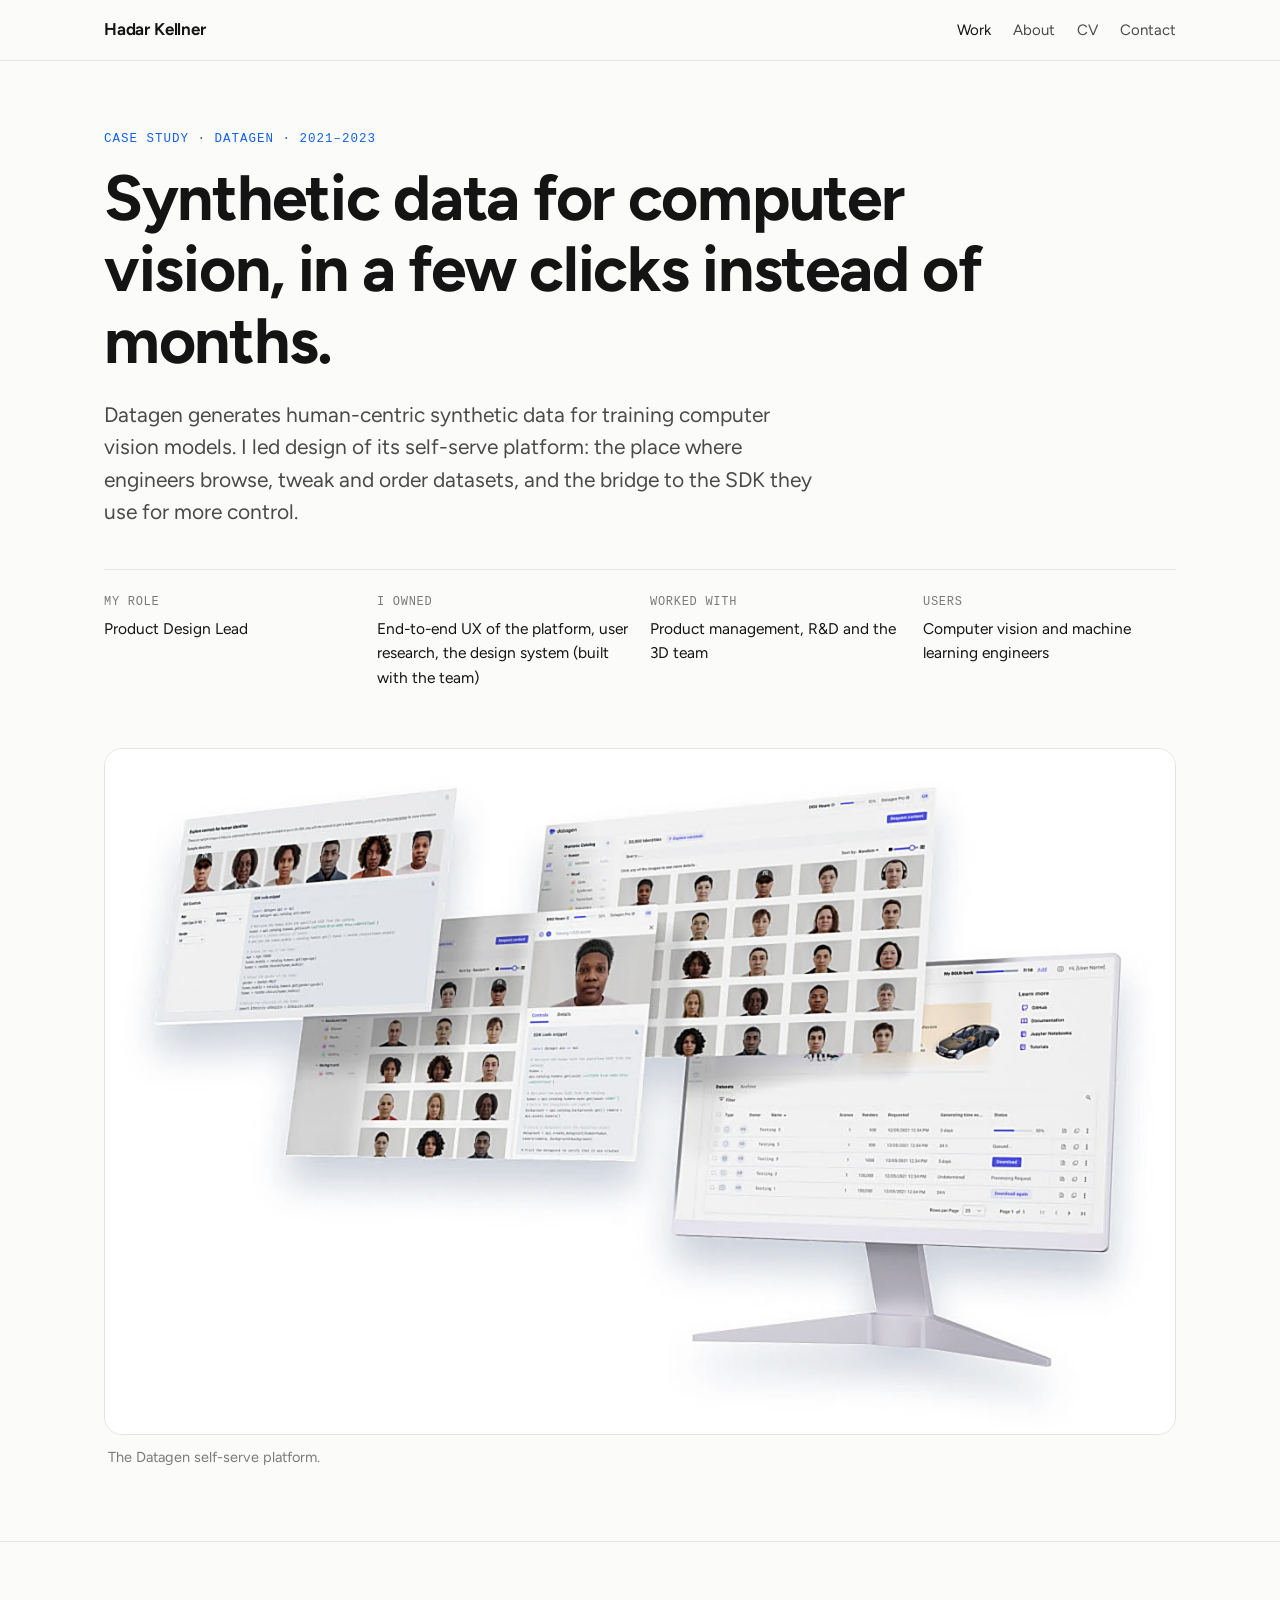
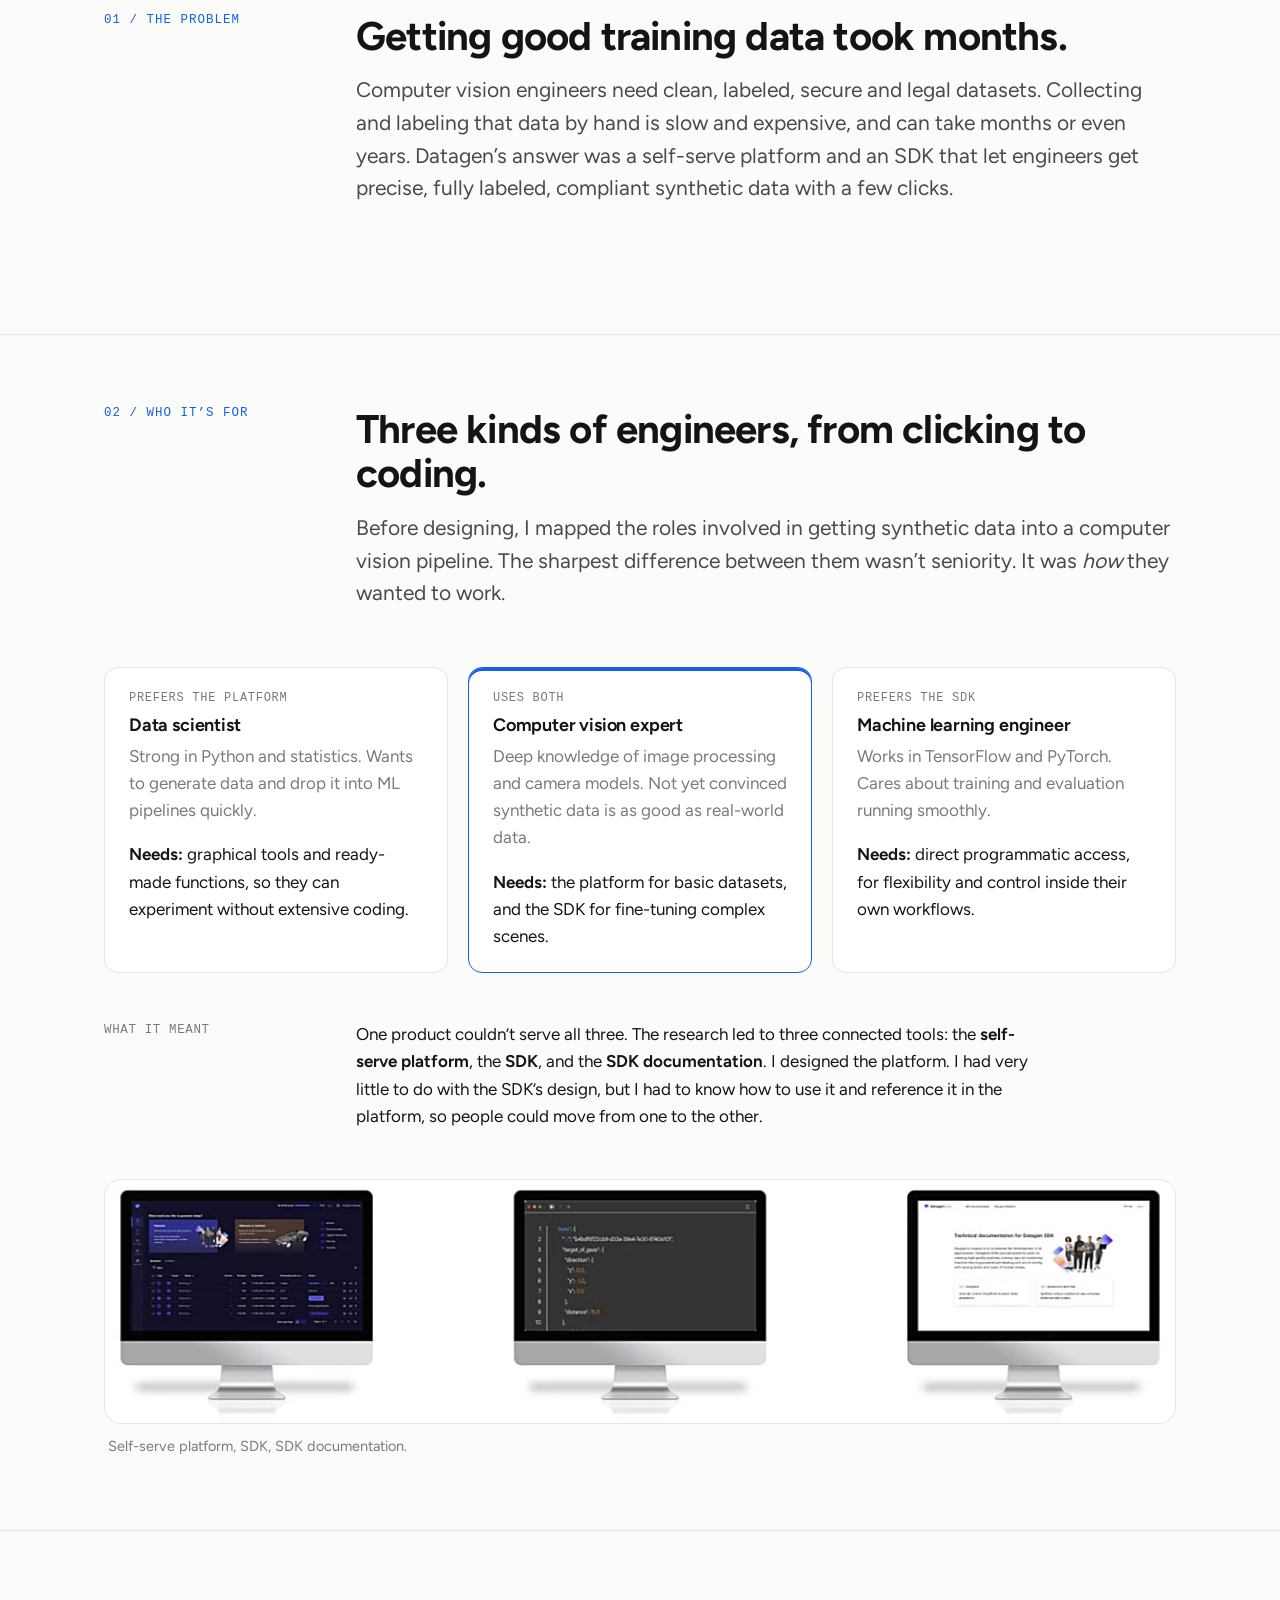
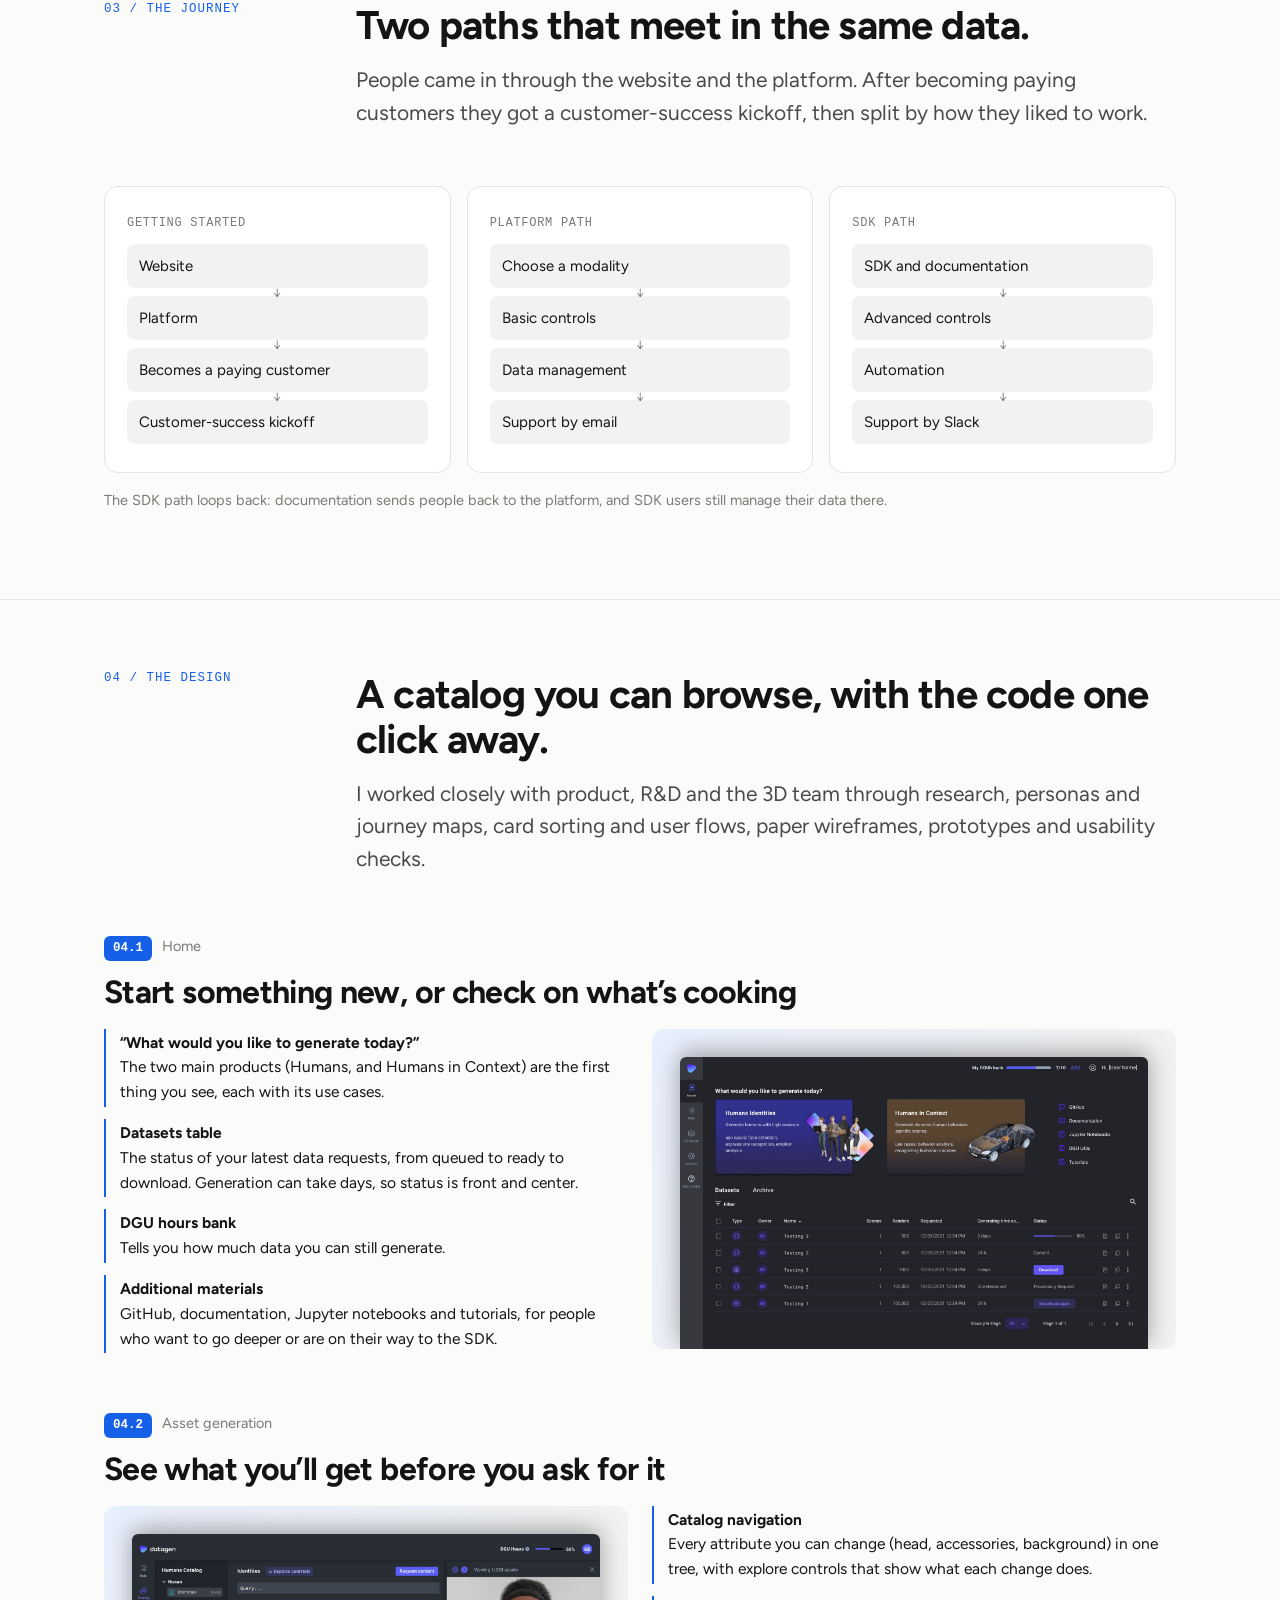
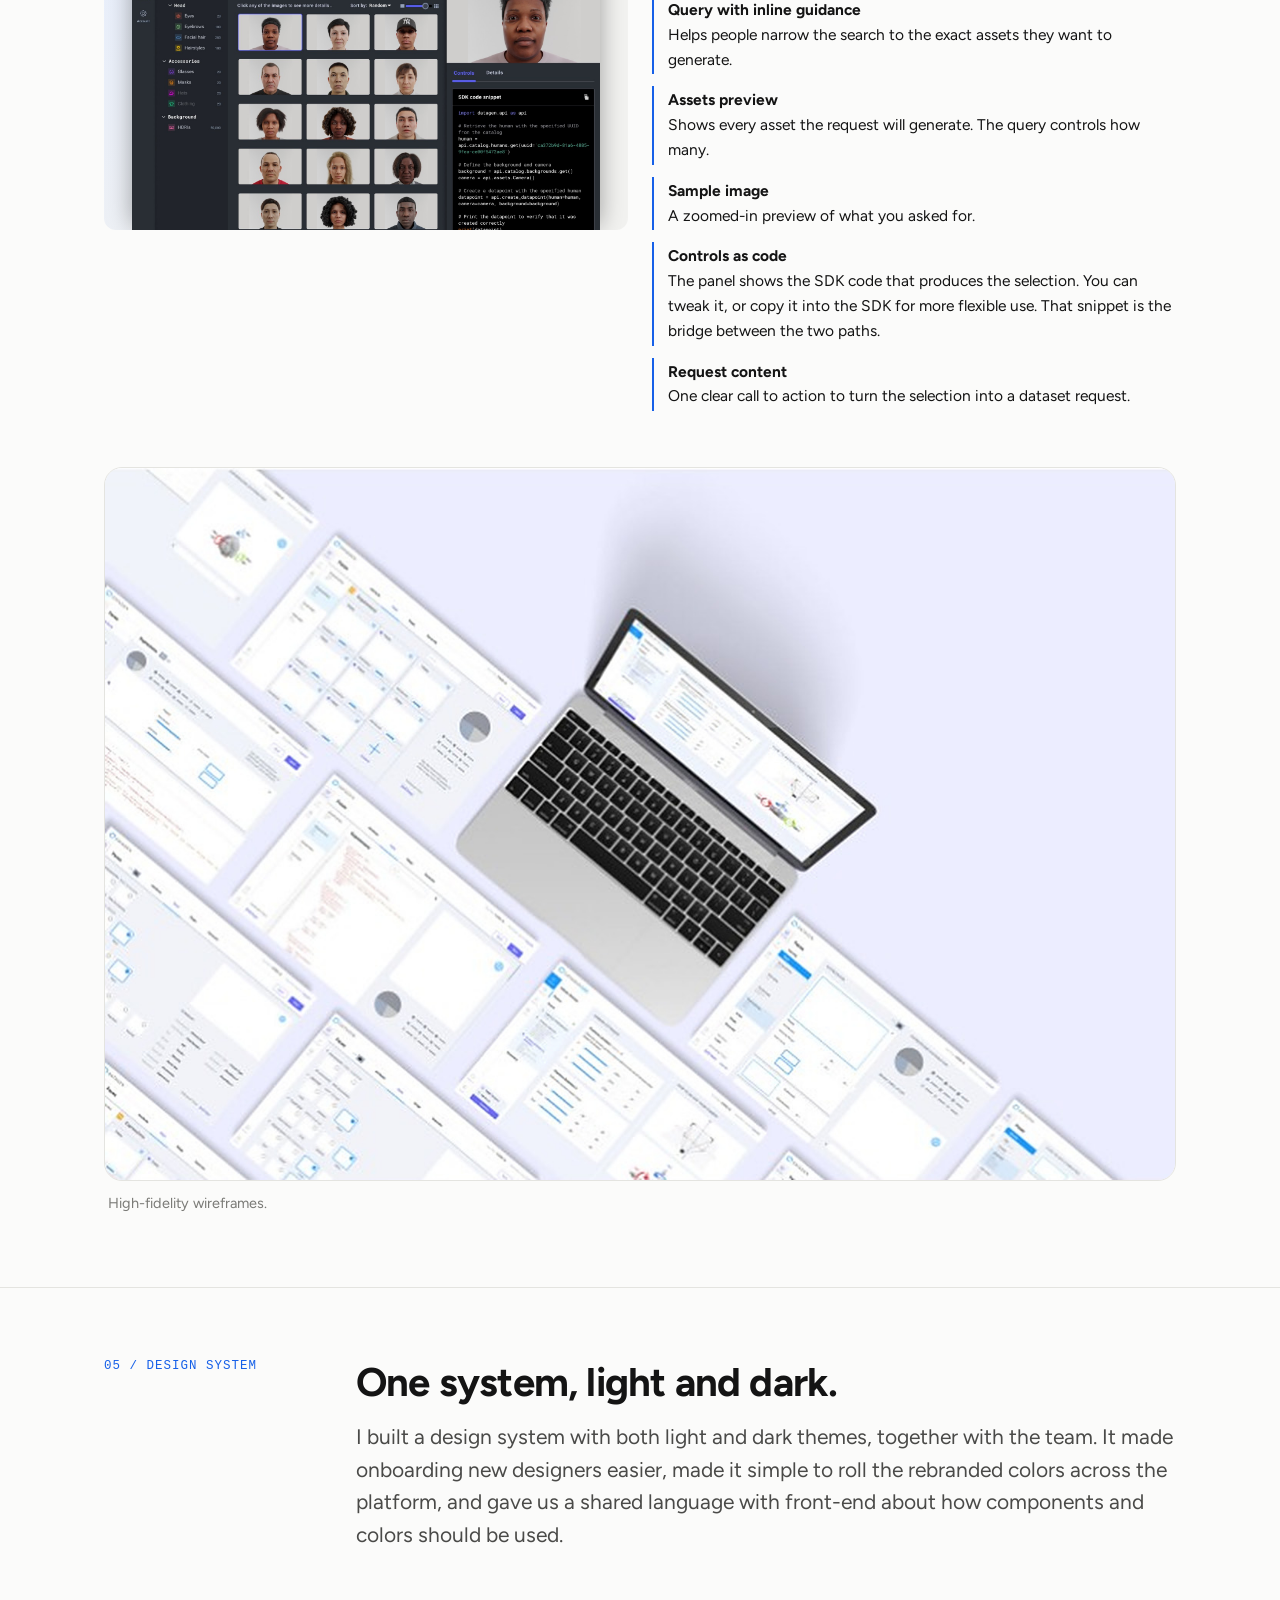
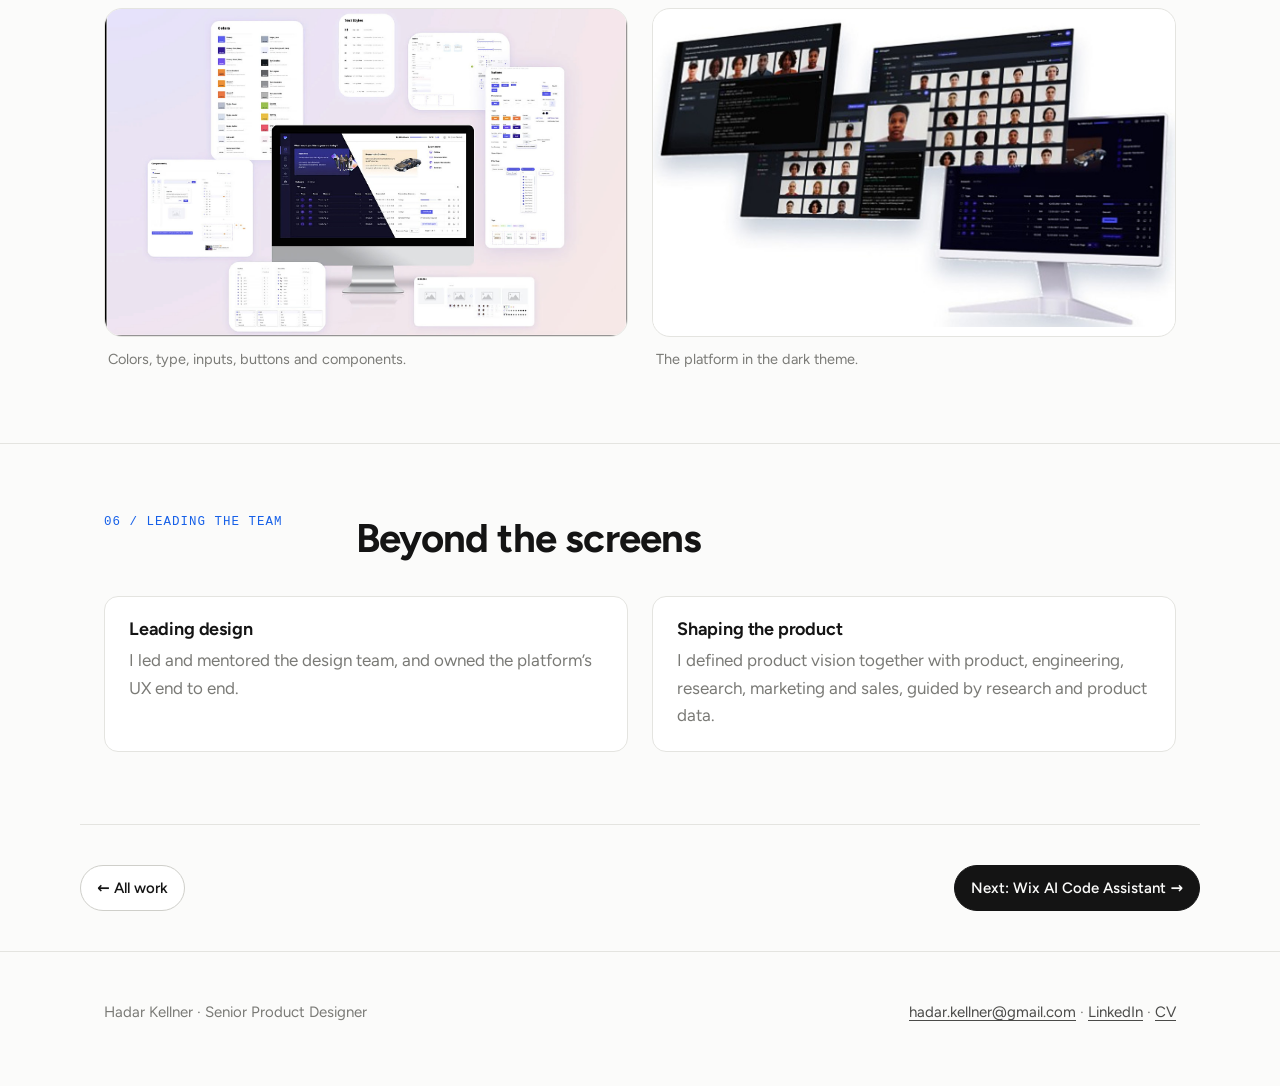
==== datagen/index.html @ 47122531 "Datagen: show the home and catalog screenshots on a tinted backdrop Co-Authored-By: Claude Opus 5.5 " ====
<!doctype html>
<html lang="en">
<head>
<meta charset="utf-8">
<meta name="viewport" content="width=device-width,initial-scale=1">
<title>Datagen · Hadar Kellner</title>
<meta name="description" content="Case study: designing Datagen's self-serve platform for generating synthetic data for computer vision.">
<link rel="preload" href="../fonts/figtree-latin-wght-normal.woff2" as="font" type="font/woff2" crossorigin>
<link rel="stylesheet" href="../style.css?v=10">
<style>
  .journey{display:grid;grid-template-columns:repeat(3,1fr);gap:16px}
  .journey .lane{background:var(--surface);border:1px solid var(--line);border-radius:var(--r);padding:20px 22px}
  .journey ol{list-style:none;margin:10px 0 0;padding:0}
  .journey li{padding:10px 12px;border-radius:8px;background:var(--sunk);margin-bottom:8px;font-size:15px;position:relative}
  .journey li:not(:last-child)::after{content:"↓";position:absolute;left:50%;bottom:-15px;transform:translateX(-50%);font-size:12px;color:var(--ink-3);z-index:1}
  .notes{list-style:none;padding:0;margin:0;display:grid;gap:12px}
  .notes li{border-left:2px solid var(--accent);padding:2px 0 2px 14px;font-size:15.5px}
  .notes b{display:block}
  @media (max-width:860px){.journey{grid-template-columns:1fr}}
</style>
</head>
<body>
<header class="nav">
  <div class="wrap">
    <a class="name" href="../">Hadar Kellner</a>
    <ul>
      <li><a href="../#work" aria-current="page">Work</a></li>
      <li><a href="../#about">About</a></li>
      <li class="hide-s"><a href="../Hadar-Kellner-CV.pdf">CV</a></li>
      <li><a href="../#contact">Contact</a></li>
    </ul>
  </div>
</header>

<main>
  <section class="cs-hero">
    <div class="wrap">
      <span class="eyebrow">Case study · Datagen · 2021–2023</span>
      <h1>Synthetic data for computer vision, in a few clicks instead of months.</h1>
      <p class="lede">Datagen generates human-centric synthetic data for training computer vision models. I led design of its self-serve platform: the place where engineers browse, tweak and order datasets, and the bridge to the SDK they use for more control.</p>

      <dl class="facts">
        <div><dt>My role</dt><dd>Product Design Lead</dd></div>
        <div><dt>I owned</dt><dd>End-to-end UX of the platform, user research, the design system (built with the team)</dd></div>
        <div><dt>Worked with</dt><dd>Product management, R&amp;D and the 3D team</dd></div>
        <div><dt>Users</dt><dd>Computer vision and machine learning engineers</dd></div>
      </dl>
    </div>
  </section>

  <div class="wrap" style="padding-bottom:72px">
    <figure class="shot fill" style="margin:0">
      <img src="../img/datagen/hero.jpg" width="2446" height="1566" alt="Datagen platform screens in the light theme: the humans catalog with a grid of synthetic faces, an asset preview with its SDK code, and the home screen on a desktop monitor.">
    </figure>
    <figcaption>The Datagen self-serve platform.</figcaption>
  </div>

  <section class="chapter">
    <div class="wrap">
      <div class="head">
        <span class="eyebrow">01 / The problem</span>
        <div>
          <h2>Getting good training data took months.</h2>
          <p class="lede">Computer vision engineers need clean, labeled, secure and legal datasets. Collecting and labeling that data by hand is slow and expensive, and can take months or even years. Datagen’s answer was a self-serve platform and an SDK that let engineers get precise, fully labeled, compliant synthetic data with a few clicks.</p>
        </div>
      </div>
    </div>
  </section>

  <section class="chapter">
    <div class="wrap">
      <div class="head">
        <span class="eyebrow">02 / Who it’s for</span>
        <div>
          <h2>Three kinds of engineers, from clicking to coding.</h2>
          <p class="lede">Before designing, I mapped the roles involved in getting synthetic data into a computer vision pipeline. The sharpest difference between them wasn’t seniority. It was <em>how</em> they wanted to work.</p>
        </div>
      </div>

      <div class="grid-3">
        <div class="card"><span class="k">Prefers the platform</span><h3>Data scientist</h3><p class="muted">Strong in Python and statistics. Wants to generate data and drop it into ML pipelines quickly.</p><p><strong>Needs:</strong> graphical tools and ready-made functions, so they can experiment without extensive coding.</p></div>
        <div class="card accent"><span class="k">Uses both</span><h3>Computer vision expert</h3><p class="muted">Deep knowledge of image processing and camera models. Not yet convinced synthetic data is as good as real-world data.</p><p><strong>Needs:</strong> the platform for basic datasets, and the SDK for fine-tuning complex scenes.</p></div>
        <div class="card"><span class="k">Prefers the SDK</span><h3>Machine learning engineer</h3><p class="muted">Works in TensorFlow and PyTorch. Cares about training and evaluation running smoothly.</p><p><strong>Needs:</strong> direct programmatic access, for flexibility and control inside their own workflows.</p></div>
      </div>

      <div class="cols" style="margin-top:48px">
        <div class="side">What it meant</div>
        <div class="text">
          <p>One product couldn’t serve all three. The research led to three connected tools: the <strong>self-serve platform</strong>, the <strong>SDK</strong>, and the <strong>SDK documentation</strong>. I designed the platform. I had very little to do with the SDK’s design, but I had to know how to use it and reference it in the platform, so people could move from one to the other.</p>
        </div>
      </div>
      <figure style="margin:32px 0 0"><div class="shot"><img src="../img/datagen/tools.jpg" width="2236" height="509" loading="lazy" alt="Three screens side by side: the self-serve platform, a code editor using the SDK, and the SDK documentation site."></div><figcaption>Self-serve platform, SDK, SDK documentation.</figcaption></figure>
    </div>
  </section>

  <section class="chapter">
    <div class="wrap">
      <div class="head">
        <span class="eyebrow">03 / The journey</span>
        <div>
          <h2>Two paths that meet in the same data.</h2>
          <p class="lede">People came in through the website and the platform. After becoming paying customers they got a customer-success kickoff, then split by how they liked to work.</p>
        </div>
      </div>
      <div class="journey">
        <div class="lane"><span class="k" style="font:500 12px/1.4 var(--mono);letter-spacing:.06em;text-transform:uppercase;color:var(--ink-3)">Getting started</span><ol><li>Website</li><li>Platform</li><li>Becomes a paying customer</li><li>Customer-success kickoff</li></ol></div>
        <div class="lane"><span class="k" style="font:500 12px/1.4 var(--mono);letter-spacing:.06em;text-transform:uppercase;color:var(--ink-3)">Platform path</span><ol><li>Choose a modality</li><li>Basic controls</li><li>Data management</li><li>Support by email</li></ol></div>
        <div class="lane"><span class="k" style="font:500 12px/1.4 var(--mono);letter-spacing:.06em;text-transform:uppercase;color:var(--ink-3)">SDK path</span><ol><li>SDK and documentation</li><li>Advanced controls</li><li>Automation</li><li>Support by Slack</li></ol></div>
      </div>
      <p class="small muted" style="margin-top:16px">The SDK path loops back: documentation sends people back to the platform, and SDK users still manage their data there.</p>
    </div>
  </section>

  <section class="chapter">
    <div class="wrap">
      <div class="head">
        <span class="eyebrow">04 / The design</span>
        <div>
          <h2>A catalog you can browse, with the code one click away.</h2>
          <p class="lede">I worked closely with product, R&amp;D and the 3D team through research, personas and journey maps, card sorting and user flows, paper wireframes, prototypes and usability checks.</p>
        </div>
      </div>

      <article class="moment">
        <span class="tag">04.1</span><span class="muted small">Home</span>
        <h3>Start something new, or check on what’s cooking</h3>
        <div class="grid-2 side" style="align-items:start">
          <ul class="notes">
            <li><b>“What would you like to generate today?”</b>The two main products (Humans, and Humans in Context) are the first thing you see, each with its use cases.</li>
            <li><b>Datasets table</b>The status of your latest data requests, from queued to ready to download. Generation can take days, so status is front and center.</li>
            <li><b>DGU hours bank</b>Tells you how much data you can still generate.</li>
            <li><b>Additional materials</b>GitHub, documentation, Jupyter notebooks and tutorials, for people who want to go deeper or are on their way to the SDK.</li>
          </ul>
          <figure style="margin:0"><div class="shot stage"><img src="../img/datagen/home.jpg?v=2" width="1610" height="1006" loading="lazy" alt="Datagen home screen in dark mode: “What would you like to generate today?” with Humans and Humans in Context cards, a panel of learning resources, and a table of dataset requests with their status."></div></figure>
        </div>
      </article>

      <article class="moment">
        <span class="tag">04.2</span><span class="muted small">Asset generation</span>
        <h3>See what you’ll get before you ask for it</h3>
        <div class="grid-2 side" style="align-items:start">
          <figure style="margin:0"><div class="shot stage"><img src="../img/datagen/assets.jpg?v=2" width="1618" height="1026" loading="lazy" alt="Humans catalog: a tree of attributes on the left (identities, eyes, eyebrows, facial hair, hairstyles, glasses, masks, hats, clothing, backgrounds), a grid of synthetic faces in the middle, and on the right a large preview with an SDK code snippet underneath."></div></figure>
          <ul class="notes">
            <li><b>Catalog navigation</b>Every attribute you can change (head, accessories, background) in one tree, with explore controls that show what each change does.</li>
            <li><b>Query with inline guidance</b>Helps people narrow the search to the exact assets they want to generate.</li>
            <li><b>Assets preview</b>Shows every asset the request will generate. The query controls how many.</li>
            <li><b>Sample image</b>A zoomed-in preview of what you asked for.</li>
            <li><b>Controls as code</b>The panel shows the SDK code that produces the selection. You can tweak it, or copy it into the SDK for more flexible use. That snippet is the bridge between the two paths.</li>
            <li><b>Request content</b>One clear call to action to turn the selection into a dataset request.</li>
          </ul>
        </div>
      </article>

      <figure style="margin:56px 0 0"><div class="shot fill"><img src="../img/datagen/wireframes.jpg" width="1394" height="928" loading="lazy" alt="A spread of high-fidelity wireframes of the platform's screens around a laptop."></div><figcaption>High-fidelity wireframes.</figcaption></figure>
    </div>
  </section>

  <section class="chapter">
    <div class="wrap">
      <div class="head">
        <span class="eyebrow">05 / Design system</span>
        <div>
          <h2>One system, light and dark.</h2>
          <p class="lede">I built a design system with both light and dark themes, together with the team. It made onboarding new designers easier, made it simple to roll the rebranded colors across the platform, and gave us a shared language with front-end about how components and colors should be used.</p>
        </div>
      </div>
      <div class="grid-2 side" style="align-items:start">
        <figure style="margin:0"><div class="shot eq"><img src="../img/datagen/system.jpg" width="2810" height="1762" loading="lazy" alt="Design system boards: colors, text styles, inputs, buttons and components around a screen split between dark and light themes."></div><figcaption>Colors, type, inputs, buttons and components.</figcaption></figure>
        <figure style="margin:0"><div class="shot eq" style="background:#fff"><img src="../img/datagen/themes.jpg" width="1160" height="688" loading="lazy" alt="Several platform screens in the dark theme, including the asset catalog and the datasets table."></div><figcaption>The platform in the dark theme.</figcaption></figure>
      </div>
    </div>
  </section>

  <section class="chapter">
    <div class="wrap">
      <div class="head">
        <span class="eyebrow">06 / Leading the team</span>
        <div>
          <h2>Beyond the screens</h2>
        </div>
      </div>
      <div class="grid-2">
        <div class="card"><h3>Leading design</h3><p class="muted">I led and mentored the design team, and owned the platform’s UX end to end.</p></div>
        <div class="card"><h3>Shaping the product</h3><p class="muted">I defined product vision together with product, engineering, research, marketing and sales, guided by research and product data.</p></div>
      </div>
    </div>
  </section>

  <div class="wrap next" style="border-top:1px solid var(--line)">
    <a class="btn" href="../">← All work</a>
    <a class="btn primary" href="../wix-ai-code-assistant/">Next: Wix AI Code Assistant →</a>
  </div>
</main>

<footer class="footer">
  <div class="wrap">
    <span>Hadar Kellner · Senior Product Designer</span>
    <span><a href="mailto:hadar.kellner@gmail.com">hadar.kellner@gmail.com</a> · <a href="https://www.linkedin.com/in/hadar-kellner-950209128/" target="_blank" rel="noopener">LinkedIn</a> · <a href="../Hadar-Kellner-CV.pdf">CV</a></span>
  </div>
</footer>
</body>
</html>
---- style.css ----
@font-face{font-family:"Figtree";src:url("fonts/figtree-latin-wght-normal.woff2") format("woff2");font-weight:300 900;font-display:swap;unicode-range:U+0000-00FF,U+0131,U+0152-0153,U+02BB-02BC,U+02C6,U+02DA,U+02DC,U+2000-206F,U+2074,U+20AC,U+2122,U+2191,U+2193,U+2212,U+2215,U+FEFF,U+FFFD}
@font-face{font-family:"Figtree";src:url("fonts/figtree-latin-ext-wght-normal.woff2") format("woff2");font-weight:300 900;font-display:swap;unicode-range:U+0100-02AF,U+0304,U+0308,U+0329,U+1E00-1E9F,U+1EF2-1EFF,U+2020,U+20A0-20AB,U+20AD-20C0,U+2113,U+2C60-2C7F,U+A720-A7FF}

:root{
  --bg:#fbfbfa; --surface:#ffffff; --sunk:#f2f2f0; --ink:#141414; --ink-2:#4a4a48; --ink-3:#7a7a76;
  --line:#e4e4e0; --line-2:#cfcfca; --accent:#1660e8; --accent-soft:#e8effd; --warn:#b4471d; --warn-soft:#fbede6;
  --ok:#1f8a4c; --dark:#111214; --on-dark:#f4f4f2; --on-dark-2:#a8a8a4;
  --mono:ui-monospace,"SF Mono",Menlo,Consolas,monospace;
  --sans:"Figtree",system-ui,-apple-system,"Segoe UI",sans-serif;
  --wrap:1120px; --text:680px; --r:14px;
}
@media (prefers-color-scheme:dark){:root:not([data-theme="light"]){
  --bg:#121212; --surface:#1a1a1a; --sunk:#202020; --ink:#f1f1ee; --ink-2:#c2c2bd; --ink-3:#8d8d88;
  --line:#2c2c2a; --line-2:#3a3a37; --accent:#6b9cff; --accent-soft:#1b2640; --warn:#f08a5d; --warn-soft:#3a2219;
  --ok:#53c283; --dark:#0a0a0b;
}}
:root[data-theme="dark"]{
  --bg:#121212; --surface:#1a1a1a; --sunk:#202020; --ink:#f1f1ee; --ink-2:#c2c2bd; --ink-3:#8d8d88;
  --line:#2c2c2a; --line-2:#3a3a37; --accent:#6b9cff; --accent-soft:#1b2640; --warn:#f08a5d; --warn-soft:#3a2219;
  --ok:#53c283; --dark:#0a0a0b;
}

*{box-sizing:border-box}
html{-webkit-text-size-adjust:100%;scroll-behavior:smooth}
body{margin:0;background:var(--bg);color:var(--ink);font:400 17px/1.6 var(--sans);-webkit-font-smoothing:antialiased}
img{max-width:100%;height:auto;display:block}
a{color:inherit;text-underline-offset:3px;text-decoration-thickness:1px}
a:hover{color:var(--accent)}
:focus-visible{outline:2px solid var(--accent);outline-offset:3px;border-radius:4px}
.wrap{max-width:var(--wrap);margin:0 auto;padding:0 24px}
.text{max-width:var(--text)}
@media (max-width:600px){.wrap{padding:0 16px}body{font-size:16px}}

/* nav */
.nav{position:sticky;top:0;z-index:10;background:color-mix(in srgb,var(--bg) 88%,transparent);backdrop-filter:blur(10px);border-bottom:1px solid var(--line)}
.nav .wrap{display:flex;align-items:center;justify-content:space-between;height:60px;gap:16px}
.nav .name{font-weight:650;text-decoration:none;letter-spacing:-.01em}
.nav ul{display:flex;gap:22px;list-style:none;margin:0;padding:0;font-size:15px}
.nav ul a{text-decoration:none;color:var(--ink-2)}
.nav ul a:hover,.nav ul a[aria-current]{color:var(--ink)}
@media (max-width:600px){.nav ul{gap:14px;font-size:14px}.nav .hide-s{display:none}}

/* type */
h1,h2,h3{letter-spacing:-.02em;line-height:1.12;margin:0}
h1{font-size:clamp(36px,6vw,64px);font-weight:700}
h2{font-size:clamp(28px,3.6vw,40px);font-weight:700}
h3{font-size:21px;font-weight:650;letter-spacing:-.01em}
p{margin:0 0 1em}
.lede{font-size:clamp(18px,2vw,21px);color:var(--ink-2);line-height:1.55}
.eyebrow{font:500 12.5px/1 var(--mono);letter-spacing:.08em;text-transform:uppercase;color:var(--accent);margin-bottom:16px;display:block}
.muted{color:var(--ink-3)}
.small{font-size:14.5px}
strong{font-weight:650}

/* home */
.intro{padding:88px 0 56px}
.intro h1{max-width:900px}
.intro .lede{max-width:700px;margin-top:24px}
.intro .links{display:flex;flex-wrap:wrap;gap:12px;margin-top:28px}
.btn{display:inline-flex;align-items:center;gap:8px;padding:10px 16px;border-radius:999px;border:1px solid var(--line-2);text-decoration:none;font-size:15px;font-weight:550;background:var(--surface)}
.btn.primary{background:var(--ink);color:var(--bg);border-color:var(--ink)}
.btn.primary:hover{color:var(--bg);opacity:.88}
.section{padding:56px 0;border-top:1px solid var(--line)}
.section-head{display:flex;justify-content:space-between;align-items:baseline;gap:16px;margin-bottom:28px;flex-wrap:wrap}

.feature{display:grid;grid-template-columns:1.15fr 1fr;gap:0;background:var(--surface);border:1px solid var(--line);border-radius:20px;overflow:hidden;text-decoration:none;transition:border-color .25s,transform .25s,box-shadow .25s}
.feature:hover{border-color:var(--line-2);color:inherit}
.feature:hover .go{color:var(--accent)}
.feature .pic{background:var(--sunk);display:flex;align-items:center;padding:28px}
.feature .pic img{border-radius:10px;box-shadow:0 8px 30px rgb(0 0 0 / .12)}
.feature .body{padding:36px 36px 32px;display:flex;flex-direction:column}
.feature h3{font-size:clamp(24px,2.6vw,30px);font-weight:700;letter-spacing:-.02em;margin-bottom:14px}
.meta{font:500 12.5px/1.4 var(--mono);color:var(--ink-3);letter-spacing:.04em;text-transform:uppercase;margin-bottom:14px}
.stats{display:grid;grid-template-columns:repeat(3,1fr);gap:14px;margin:20px 0 22px;padding-top:18px;border-top:1px solid var(--line)}
.stats b{display:block;font-size:24px;letter-spacing:-.02em;font-weight:700}
.stats span{font-size:13.5px;color:var(--ink-3);line-height:1.35;display:block}
.go{margin-top:auto;font-weight:600;font-size:15px}
@media (max-width:860px){.feature{grid-template-columns:1fr}.feature .pic{padding:18px}.feature .body{padding:26px 22px}}

.roles{display:grid;grid-template-columns:1fr 1fr;gap:20px;margin-top:20px}
.role{background:var(--surface);border:1px solid var(--line);border-radius:var(--r);padding:0 26px 24px;display:flex;flex-direction:column;overflow:hidden;text-decoration:none;color:inherit;transition:border-color .25s,transform .25s,box-shadow .25s}
.role .pic{margin:0 -26px 22px;aspect-ratio:16/10;overflow:hidden;background:var(--sunk);border-bottom:1px solid var(--line)}
.role .pic img{width:100%;height:100%;object-fit:cover;object-position:center top;transition:transform .5s ease}
.role .go{margin-top:auto;padding-top:16px;font-weight:600;font-size:15px;color:var(--ink);transition:color .2s}
.feature .pic img{transition:transform .5s ease}
.feature:hover,.role:hover{border-color:var(--line-2);transform:translateY(-4px);box-shadow:0 18px 40px -18px rgb(0 0 0 / .28);color:inherit}
.feature:hover .pic img,.role:hover .pic img{transform:scale(1.03)}
.role:hover .go{color:var(--accent)}
.feature:focus-visible,.role:focus-visible{outline:3px solid var(--accent);outline-offset:3px}
@media (prefers-reduced-motion:reduce){.feature,.role,.feature .pic img,.role .pic img{transition:none}.feature:hover,.role:hover,.feature:hover .pic img,.role:hover .pic img{transform:none}}
.role h3{margin-bottom:6px}
.role ul{margin:12px 0 0;padding-left:18px;color:var(--ink-2)}
.role li{margin-bottom:6px}
.role .note{margin-top:14px;font-size:14px;color:var(--ink-3)}
@media (max-width:760px){.roles{grid-template-columns:1fr}}

.earlier{display:grid;grid-template-columns:repeat(3,1fr);gap:16px}
.earlier a{display:block;padding:18px 20px;border:1px solid var(--line);border-radius:12px;text-decoration:none;background:var(--surface)}
.earlier a:hover{border-color:var(--line-2)}
.earlier b{display:block;font-weight:600}
.earlier span{font-size:14px;color:var(--ink-3)}
@media (max-width:760px){.earlier{grid-template-columns:1fr}}

.about{display:grid;grid-template-columns:180px 1fr;gap:40px;align-items:start}
.about img{width:180px;height:180px;object-fit:cover;border-radius:50%}
.timeline{list-style:none;padding:0;margin:20px 0 0;border-top:1px solid var(--line)}
.timeline li{display:grid;grid-template-columns:120px 1fr;gap:16px;padding:12px 0;border-bottom:1px solid var(--line);font-size:15.5px}
.timeline .y{font:500 13px/1.6 var(--mono);color:var(--ink-3)}
@media (max-width:700px){.about{grid-template-columns:1fr;gap:20px}.about img{width:120px;height:120px}.timeline li{grid-template-columns:96px 1fr}}

.footer{padding:48px 0 64px;border-top:1px solid var(--line);color:var(--ink-3);font-size:15px}
.footer .wrap{display:flex;justify-content:space-between;gap:16px;flex-wrap:wrap}
.footer a{color:var(--ink-2)}

/* case study */
.cs-hero{padding:72px 0 40px}
.cs-hero h1{max-width:920px}
.cs-hero .lede{max-width:720px;margin-top:22px}
.facts{display:grid;grid-template-columns:repeat(4,1fr);gap:20px;margin-top:40px;padding-top:24px;border-top:1px solid var(--line)}
.facts dt{font:500 12px/1.4 var(--mono);letter-spacing:.06em;text-transform:uppercase;color:var(--ink-3);margin-bottom:6px}
.facts dd{margin:0;font-size:15.5px}
@media (max-width:760px){.facts{grid-template-columns:1fr 1fr}}
.shot{background:var(--sunk);border:1px solid var(--line);border-radius:18px;padding:0;overflow:hidden;margin:0}
.shot img{width:auto;max-width:100%;border-radius:0;box-shadow:none;margin:0 auto}
figcaption{font-size:14.5px;color:var(--ink-3);margin-top:12px;line-height:1.5}
.shot+figcaption{padding:0 4px}
.shot.fill img{width:100%}
.shot.stage{background:linear-gradient(135deg,var(--accent-soft),var(--sunk) 70%);border:0;border-radius:12px;padding:28px 28px 0}
@media (max-width:600px){.shot.stage{padding:16px 16px 0}}
.shot.stage img{width:100%;border-radius:6px 6px 0 0;box-shadow:0 -4px 24px rgba(0,0,0,.35)}
.tldr{display:grid;grid-template-columns:repeat(3,1fr);gap:0;border:1px solid var(--line);border-radius:var(--r);background:var(--surface);margin:48px 0 0}
.tldr>div{padding:22px 24px;border-right:1px solid var(--line)}
.tldr>div:last-child{border-right:0}
.tldr h3{font:500 12px/1.4 var(--mono);letter-spacing:.06em;text-transform:uppercase;color:var(--ink-3);margin-bottom:8px}
.tldr p{margin:0;font-size:15.5px}
@media (max-width:760px){.tldr{grid-template-columns:1fr}.tldr>div{border-right:0;border-bottom:1px solid var(--line)}.tldr>div:last-child{border-bottom:0}}

.chapter{padding:72px 0;border-top:1px solid var(--line)}
.chapter>.wrap>.head{display:grid;grid-template-columns:220px 1fr;gap:32px;margin-bottom:36px}
.chapter .head .lede{margin-top:16px}
@media (max-width:860px){.chapter>.wrap>.head{grid-template-columns:1fr;gap:4px}}
.cols{display:grid;grid-template-columns:220px 1fr;gap:32px}
.cols>.side{font:500 12.5px/1.5 var(--mono);color:var(--ink-3);letter-spacing:.05em;text-transform:uppercase}
@media (max-width:860px){.cols{grid-template-columns:1fr;gap:8px}}

.grid-2{display:grid;grid-template-columns:1fr 1fr;gap:24px}
.grid-3{display:grid;grid-template-columns:repeat(3,1fr);gap:20px}
@media (max-width:860px){.grid-2,.grid-3{grid-template-columns:1fr}}

.card{background:var(--surface);border:1px solid var(--line);border-radius:var(--r);padding:22px 24px}
.card h3{font-size:18px;margin-bottom:8px}
.card p:last-child,.card ul:last-child{margin-bottom:0}
.card ul{padding-left:18px;margin:8px 0 0;color:var(--ink-2)}
.card li{margin-bottom:6px}
.card .k{font:500 12px/1.4 var(--mono);letter-spacing:.06em;text-transform:uppercase;color:var(--ink-3);display:block;margin-bottom:8px}
.card.accent{border-color:var(--accent);box-shadow:inset 0 3px 0 var(--accent)}
.card.warn{background:var(--warn-soft);border-color:transparent}

.quote{font-size:clamp(20px,2.4vw,26px);line-height:1.4;font-style:italic;letter-spacing:-.01em;margin:0}
.quote+.who{margin-top:10px;font-size:14.5px;color:var(--ink-3)}

.bignum{display:grid;grid-template-columns:repeat(3,1fr);gap:20px}
.bignum>div{border-top:2px solid var(--ink);padding-top:16px}
.bignum b{display:block;font-size:clamp(34px,4vw,48px);letter-spacing:-.03em;line-height:1;font-weight:700;margin-bottom:10px}
.bignum span{color:var(--ink-2);font-size:15.5px;display:block}
@media (max-width:760px){.bignum{grid-template-columns:1fr}}

.moment{margin-top:56px}
.moment:first-of-type{margin-top:0}
.tag{display:inline-block;font:600 12.5px/1 var(--mono);padding:6px 9px;border-radius:6px;background:var(--accent);color:#fff;margin-right:10px}
.moment h3{font-size:clamp(24px,2.8vw,32px);font-weight:700;letter-spacing:-.02em;margin:14px 0 18px}
.steps{display:grid;grid-template-columns:repeat(3,1fr);gap:16px;margin:24px 0}
@media (max-width:860px){.steps{grid-template-columns:1fr}}

.status{display:flex;gap:12px;align-items:flex-start;padding:16px 18px;border-radius:12px;background:var(--sunk);font-size:15px;margin-top:20px}
.status b{white-space:nowrap}
.pending{border:1px dashed var(--warn);background:var(--warn-soft)}
.pending b{color:var(--warn)}

table.data{width:100%;border-collapse:collapse;font-size:15.5px;font-variant-numeric:tabular-nums}
table.data th,table.data td{text-align:left;padding:12px 10px;border-bottom:1px solid var(--line);vertical-align:top}
table.data th{font:500 12px/1.4 var(--mono);letter-spacing:.06em;text-transform:uppercase;color:var(--ink-3)}
table.data td.n{text-align:right;white-space:nowrap}
table.data th.n{text-align:right}
.table-scroll{overflow-x:auto;-webkit-overflow-scrolling:touch}

.funnel{list-style:none;margin:0;padding:0}
.funnel li{margin-bottom:14px}
.funnel .row{display:flex;justify-content:space-between;gap:12px;font-size:15.5px;margin-bottom:6px}
.funnel .bar{height:10px;border-radius:5px;background:var(--accent)}
.funnel .drop{color:var(--warn);font-weight:600}
.funnel .cont{color:var(--ink-3)}

.rules{counter-reset:r;list-style:none;padding:0;margin:0;display:grid;grid-template-columns:1fr 1fr;gap:14px}
.rules li{background:var(--surface);border:1px solid var(--line);border-radius:12px;padding:16px 18px;font-size:15px}
.rules li b{display:block;margin-bottom:4px;font-size:16px}
.rules li i{color:var(--ink-2)}
@media (max-width:760px){.rules{grid-template-columns:1fr}}

/* redrawn UI cards (from Hadara's shipped designs) */
.ui{font-family:var(--sans);background:#fff;color:#20303c;border-radius:12px;box-shadow:0 10px 30px rgb(0 0 0 / .14),0 0 0 1px rgb(0 0 0 / .05);font-size:14px;line-height:1.45;max-width:360px;margin:0 auto;width:100%}
.ui .p{padding:16px 18px}
.ui .hdr{display:flex;align-items:center;gap:8px;font-weight:600;font-size:14.5px;color:#20303c;margin-bottom:10px}
.ui .spark{color:#3b5cff}
.ui .hash{color:#d04fd8}
.ui .row-btns{display:flex;justify-content:flex-end;gap:12px;align-items:center;margin-top:14px}
.ui .b{border-radius:999px;padding:6px 14px;font-weight:600;font-size:13px}
.ui .b.fill{background:#116dff;color:#fff}
.ui .b.dim{background:#d8dbe0;color:#fff}
.ui .lnk{color:#116dff;font-weight:600;font-size:13px}
.ui .ghost{color:#b3b8bf;font-size:13px}
.ui .box{border:1px solid #e3e8ee;border-radius:10px;padding:12px 14px;margin-bottom:12px}
.ui .ok{display:inline-grid;place-items:center;width:18px;height:18px;border-radius:50%;background:#1f9d55;color:#fff;font-size:11px}
.ui .foot{border-top:1px solid #e9ecef;margin-top:14px;padding-top:12px;display:flex;justify-content:space-between;gap:12px;font-size:12.5px;color:#5b6670;align-items:center}
.ui .err-h{background:#fdeceb;color:#20303c;border-radius:12px 12px 0 0;padding:12px 16px;font-weight:600;display:flex;gap:8px;align-items:center}
.ui .err-h i{display:inline-grid;place-items:center;width:17px;height:17px;border:1.5px solid #e03b2f;color:#e03b2f;border-radius:50%;font-style:normal;font-size:11px;font-weight:700}
.ui .err{padding:14px 16px;border-bottom:1px solid #eceff2}
.ui .err:last-child{border-bottom:0}
.ui .err b{display:block;font-weight:600;color:#20303c;margin-bottom:2px}
.ui .err p{margin:0;color:#7a858f;font-size:13px}
.ui .err .act{display:flex;justify-content:flex-end;margin-top:8px}
.ui .err .act span{border:1px solid #cfe0ff;color:#116dff;border-radius:999px;padding:4px 12px;font-weight:600;font-size:12.5px}
.ui-stage{background:var(--sunk);border:1px solid var(--line);border-radius:18px;padding:clamp(18px,4vw,40px) 16px;display:flex;align-items:center;justify-content:center}
.redrawn{font:500 11.5px/1.4 var(--mono);color:var(--ink-3);letter-spacing:.04em;text-transform:uppercase;margin-top:10px}

.next{display:flex;justify-content:space-between;align-items:center;gap:20px;flex-wrap:wrap;padding:40px 0}

.grid-2:has(.shot),.grid-3:has(.shot){grid-template-columns:1fr}
.grid-2.side:has(.shot){grid-template-columns:1fr 1fr}
@media (max-width:860px){.grid-2.side:has(.shot){grid-template-columns:1fr}}
.side .shot img{width:100%}
.shot.eq{aspect-ratio:2810/1762;display:flex;align-items:center;justify-content:center}
.shot.eq img{width:100%;height:auto}
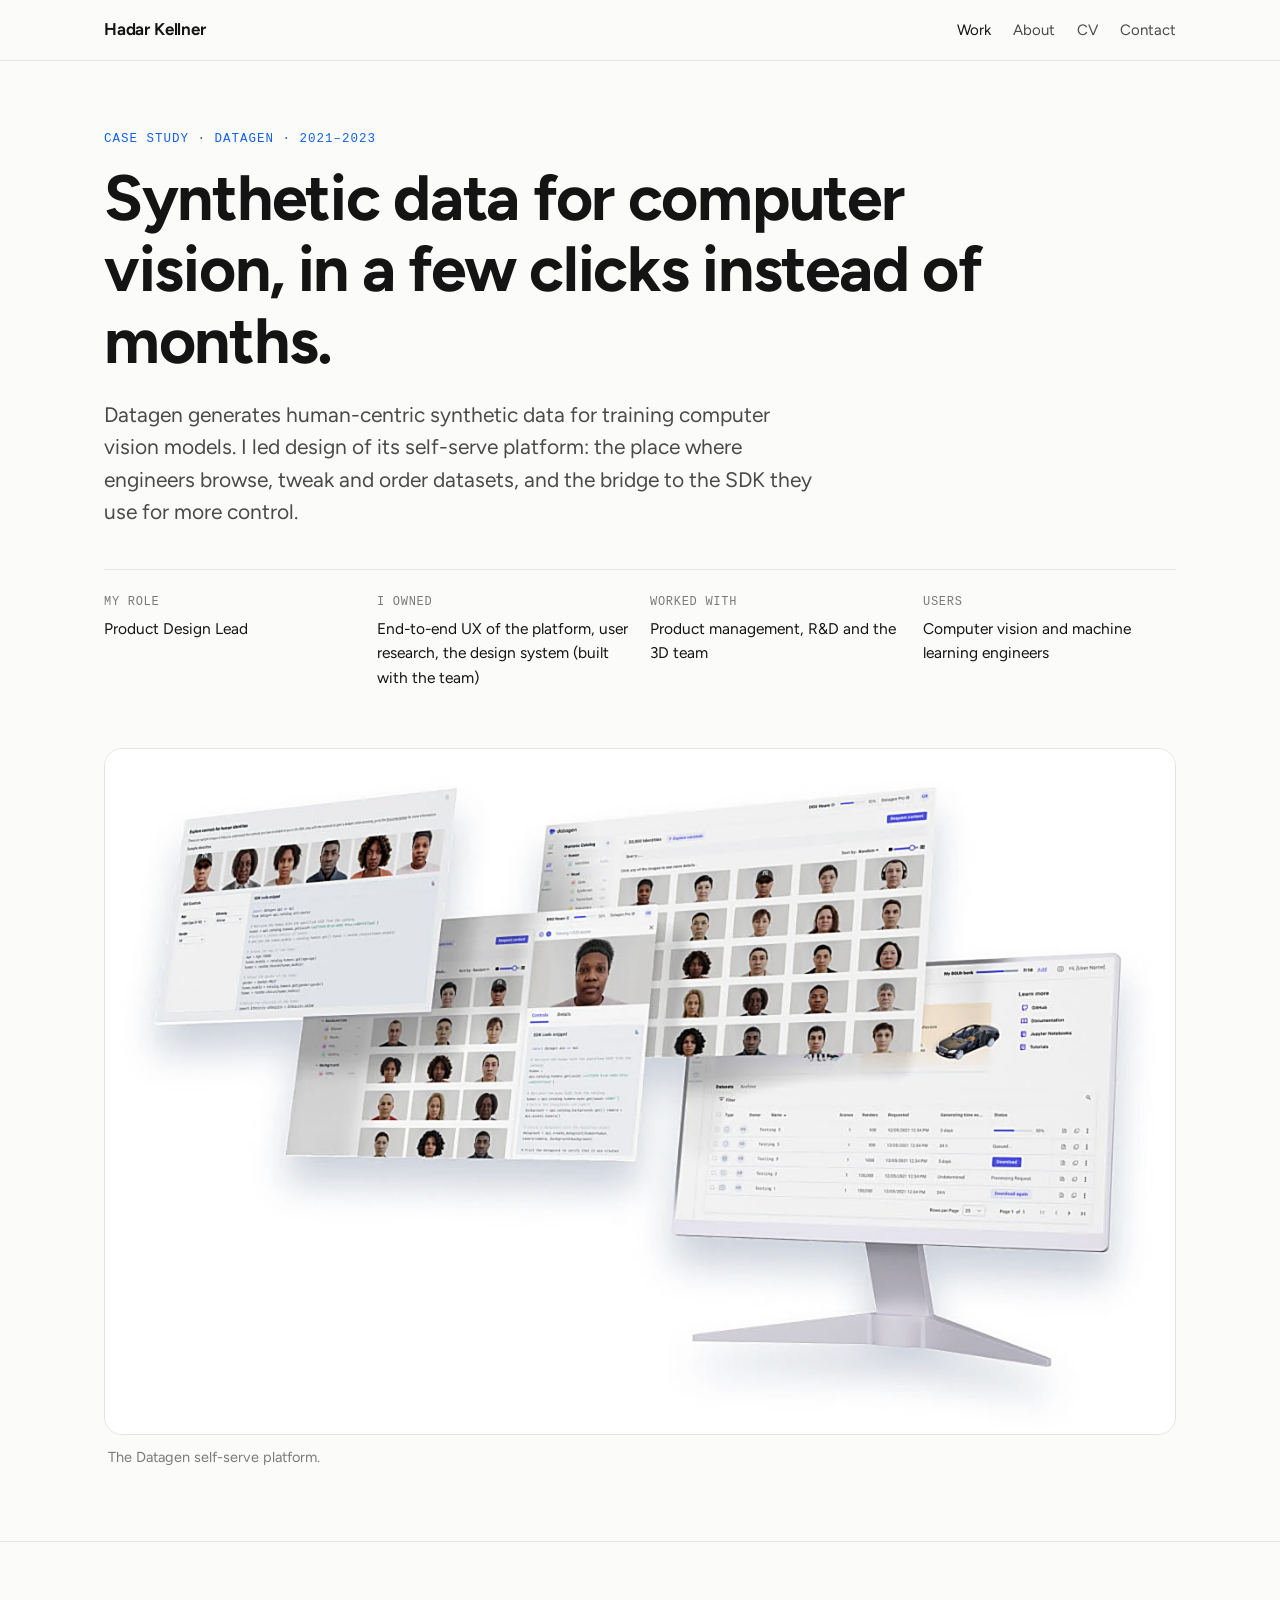
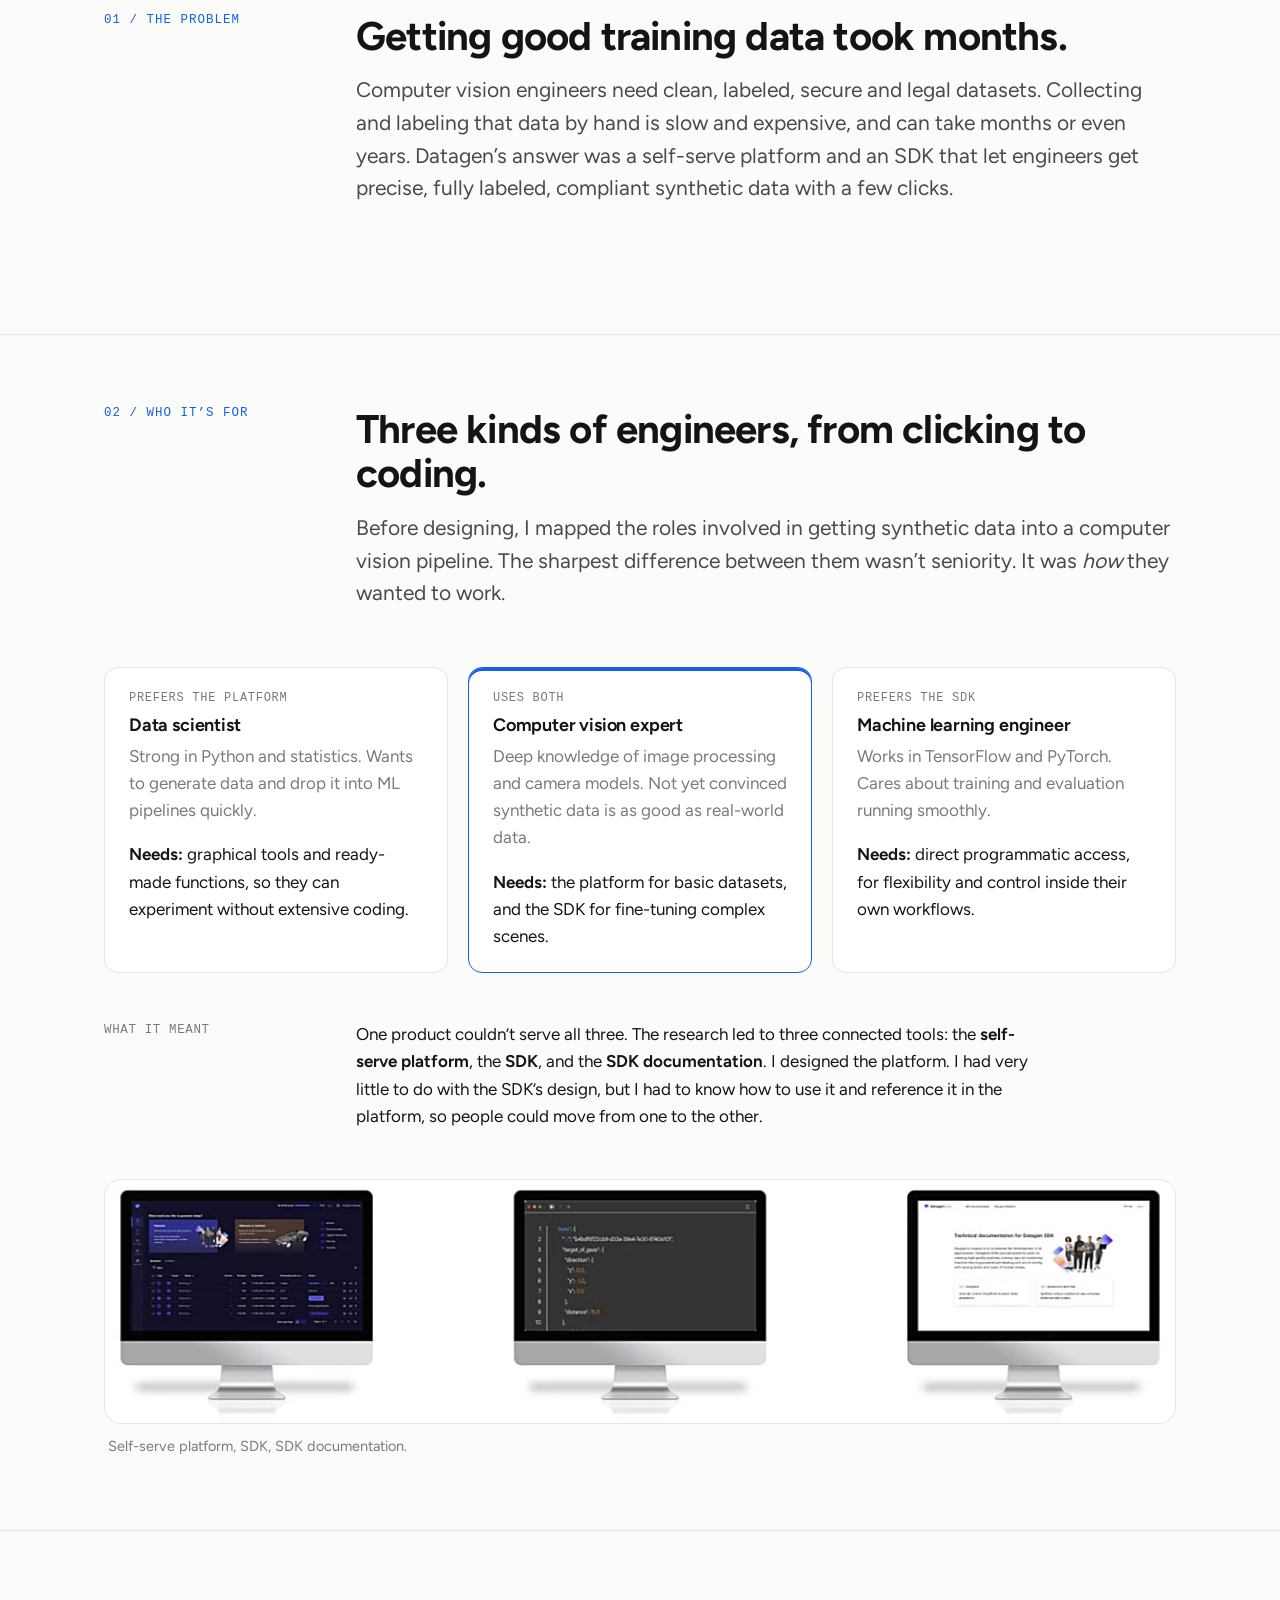
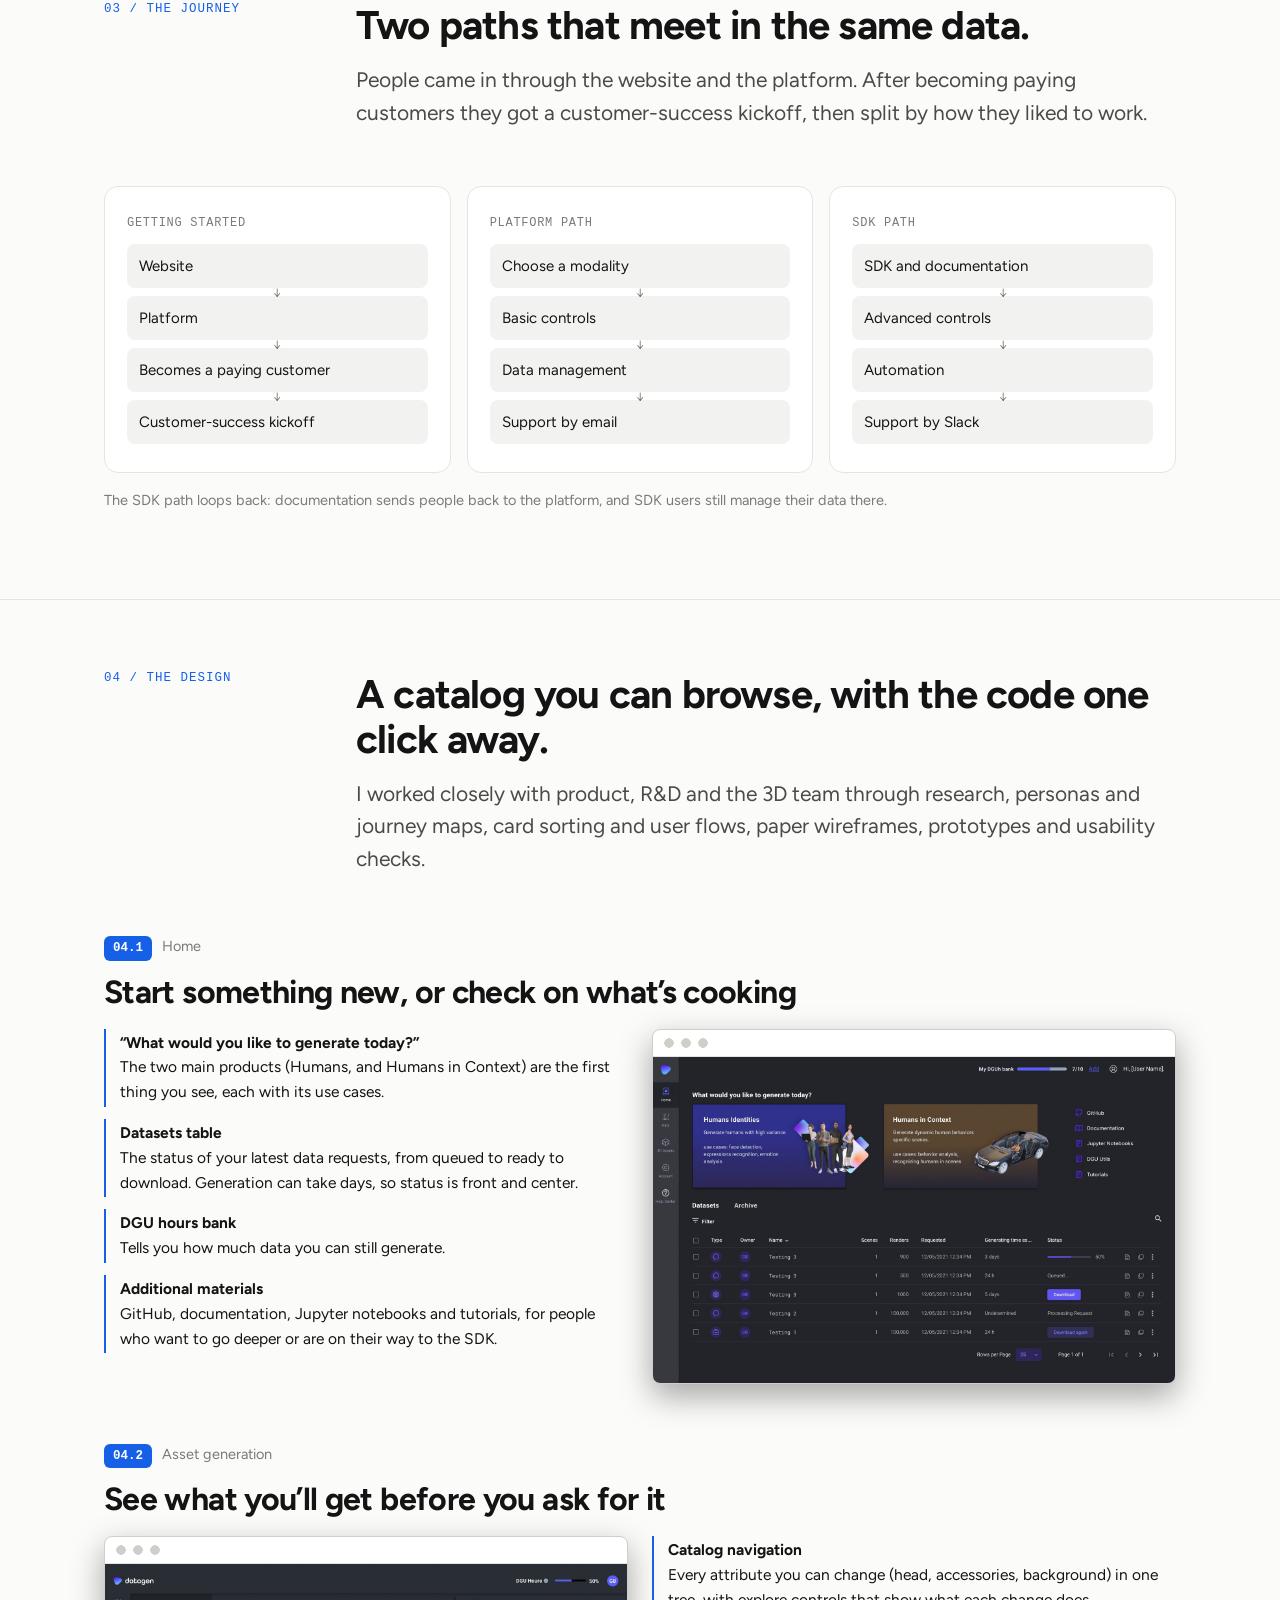
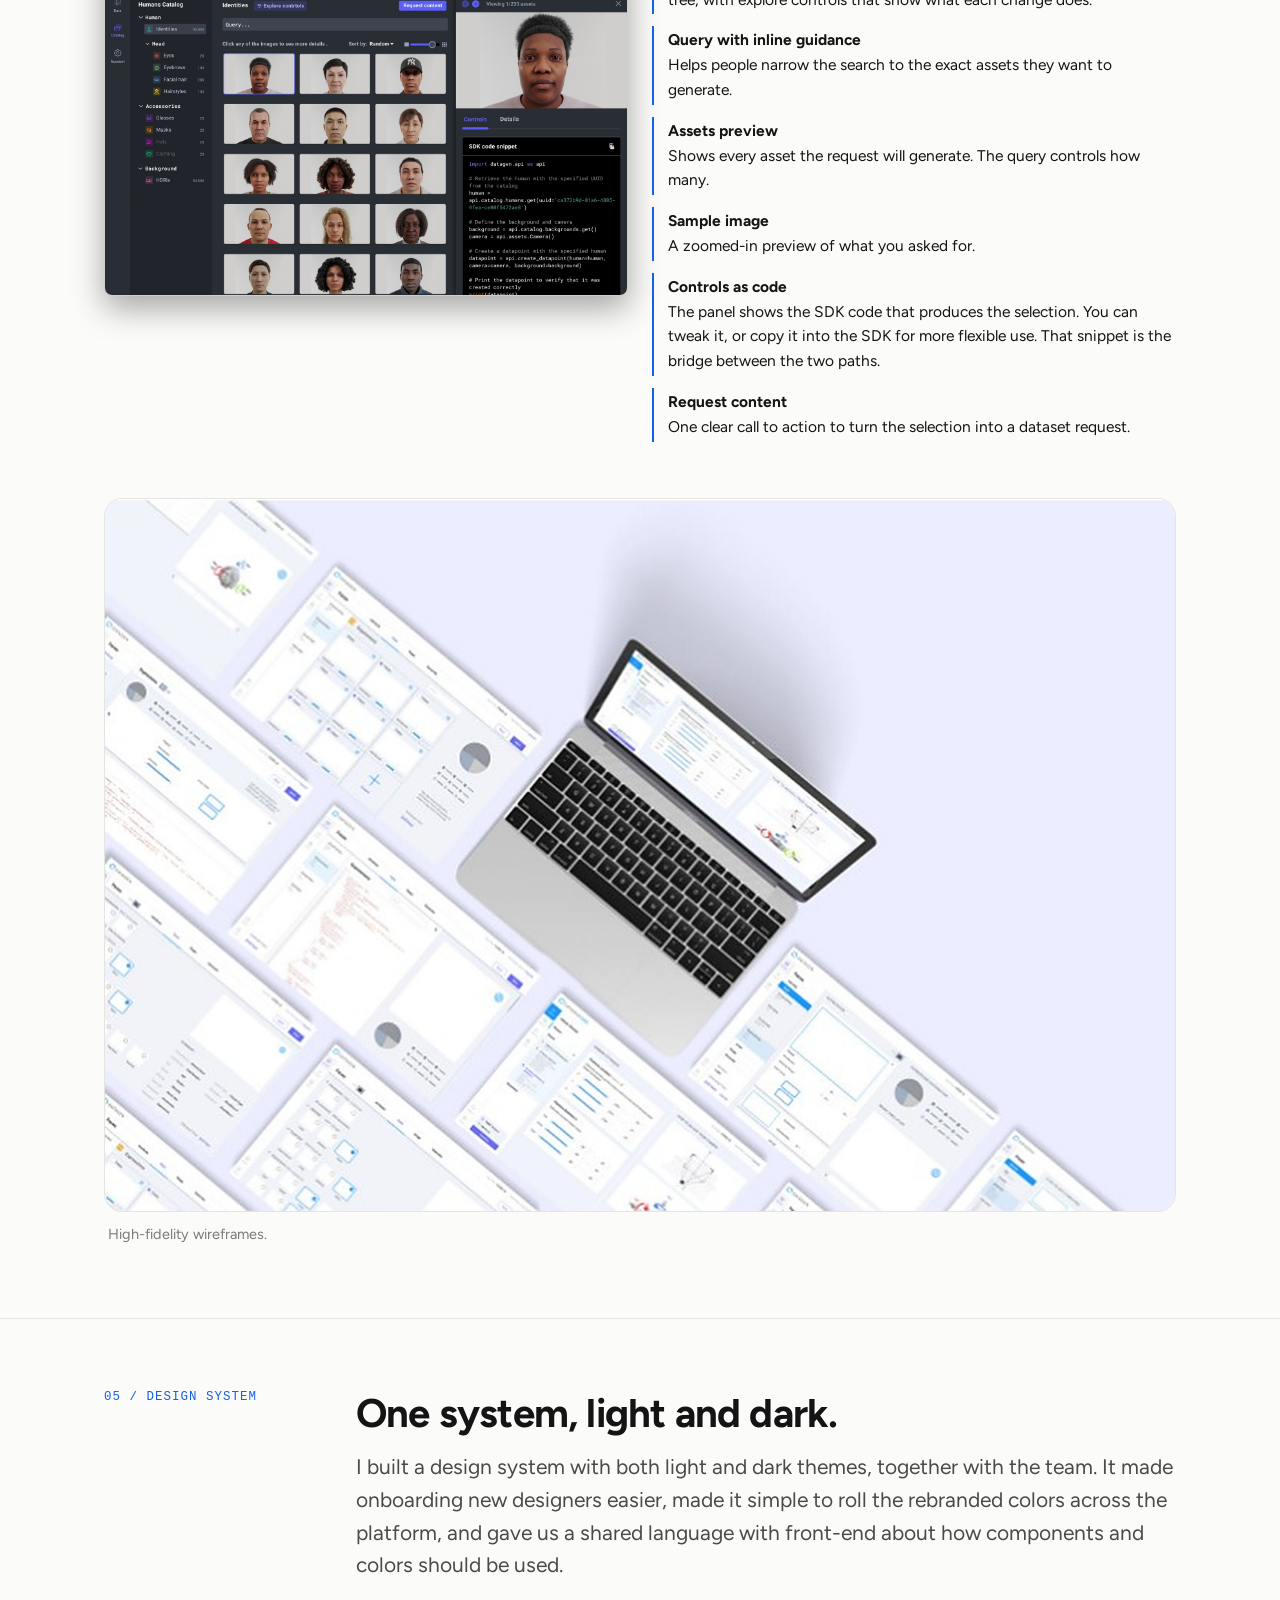
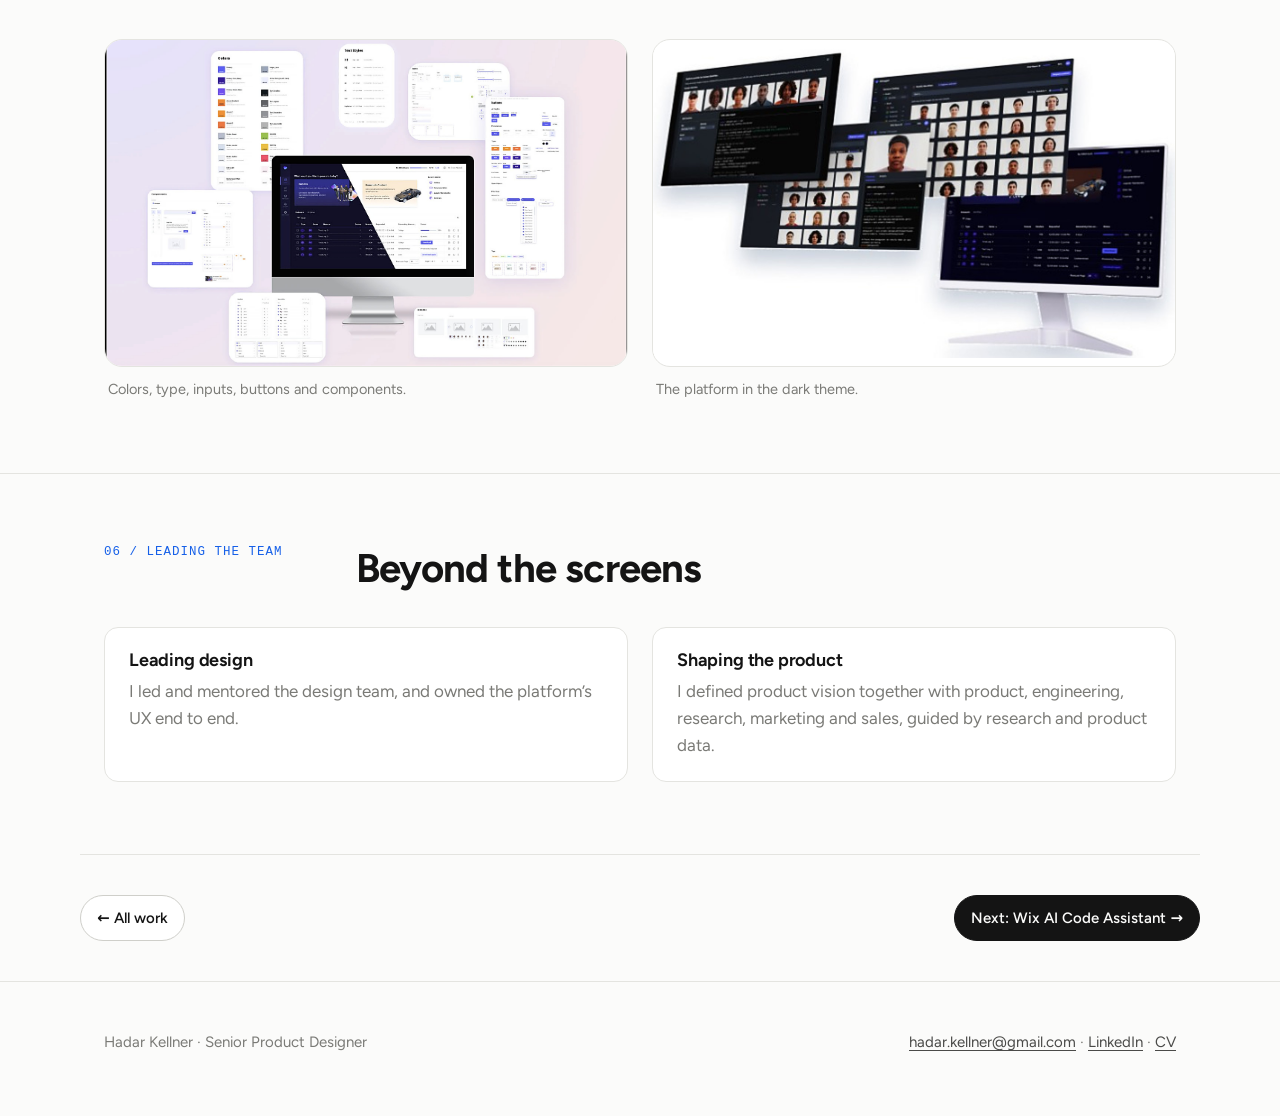
==== commit 8ffbb70d: "Datagen: app-window frame around the home and catalog screenshots Co-Authored-By: Claude Opus 5.5 <n" ====
--- a/datagen/index.html
+++ b/datagen/index.html
@@ -6,7 +6,7 @@
 <title>Datagen · Hadar Kellner</title>
 <meta name="description" content="Case study: designing Datagen's self-serve platform for generating synthetic data for computer vision.">
 <link rel="preload" href="../fonts/figtree-latin-wght-normal.woff2" as="font" type="font/woff2" crossorigin>
-<link rel="stylesheet" href="../style.css?v=10">
+<link rel="stylesheet" href="../style.css?v=11">
 <style>
   .journey{display:grid;grid-template-columns:repeat(3,1fr);gap:16px}
   .journey .lane{background:var(--surface);border:1px solid var(--line);border-radius:var(--r);padding:20px 22px}
@@ -131,7 +131,7 @@
             <li><b>DGU hours bank</b>Tells you how much data you can still generate.</li>
             <li><b>Additional materials</b>GitHub, documentation, Jupyter notebooks and tutorials, for people who want to go deeper or are on their way to the SDK.</li>
           </ul>
-          <figure style="margin:0"><div class="shot stage"><img src="../img/datagen/home.jpg?v=2" width="1610" height="1006" loading="lazy" alt="Datagen home screen in dark mode: “What would you like to generate today?” with Humans and Humans in Context cards, a panel of learning resources, and a table of dataset requests with their status."></div></figure>
+          <figure style="margin:0"><div class="shot window"><img src="../img/datagen/home.jpg?v=2" width="1610" height="1006" loading="lazy" alt="Datagen home screen in dark mode: “What would you like to generate today?” with Humans and Humans in Context cards, a panel of learning resources, and a table of dataset requests with their status."></div></figure>
         </div>
       </article>
 
@@ -139,7 +139,7 @@
         <span class="tag">04.2</span><span class="muted small">Asset generation</span>
         <h3>See what you’ll get before you ask for it</h3>
         <div class="grid-2 side" style="align-items:start">
-          <figure style="margin:0"><div class="shot stage"><img src="../img/datagen/assets.jpg?v=2" width="1618" height="1026" loading="lazy" alt="Humans catalog: a tree of attributes on the left (identities, eyes, eyebrows, facial hair, hairstyles, glasses, masks, hats, clothing, backgrounds), a grid of synthetic faces in the middle, and on the right a large preview with an SDK code snippet underneath."></div></figure>
+          <figure style="margin:0"><div class="shot window"><img src="../img/datagen/assets.jpg?v=2" width="1618" height="1026" loading="lazy" alt="Humans catalog: a tree of attributes on the left (identities, eyes, eyebrows, facial hair, hairstyles, glasses, masks, hats, clothing, backgrounds), a grid of synthetic faces in the middle, and on the right a large preview with an SDK code snippet underneath."></div></figure>
           <ul class="notes">
             <li><b>Catalog navigation</b>Every attribute you can change (head, accessories, background) in one tree, with explore controls that show what each change does.</li>
             <li><b>Query with inline guidance</b>Helps people narrow the search to the exact assets they want to generate.</li>
--- a/style.css
+++ b/style.css
@@ -125,9 +125,9 @@
 figcaption{font-size:14.5px;color:var(--ink-3);margin-top:12px;line-height:1.5}
 .shot+figcaption{padding:0 4px}
 .shot.fill img{width:100%}
-.shot.stage{background:linear-gradient(135deg,var(--accent-soft),var(--sunk) 70%);border:0;border-radius:12px;padding:28px 28px 0}
-@media (max-width:600px){.shot.stage{padding:16px 16px 0}}
-.shot.stage img{width:100%;border-radius:6px 6px 0 0;box-shadow:0 -4px 24px rgba(0,0,0,.35)}
+.shot.window{background:var(--surface);border:1px solid var(--line-2);border-radius:8px;padding:0;box-shadow:0 12px 32px rgba(0,0,0,.35)}
+.shot.window::before{content:"";display:block;height:26px;border-bottom:1px solid var(--line);background:radial-gradient(circle at 16px 50%,var(--line-2) 4.5px,transparent 5px),radial-gradient(circle at 33px 50%,var(--line-2) 4.5px,transparent 5px),radial-gradient(circle at 50px 50%,var(--line-2) 4.5px,transparent 5px)}
+.shot.window img{width:100%;border-radius:0}
 .tldr{display:grid;grid-template-columns:repeat(3,1fr);gap:0;border:1px solid var(--line);border-radius:var(--r);background:var(--surface);margin:48px 0 0}
 .tldr>div{padding:22px 24px;border-right:1px solid var(--line)}
 .tldr>div:last-child{border-right:0}
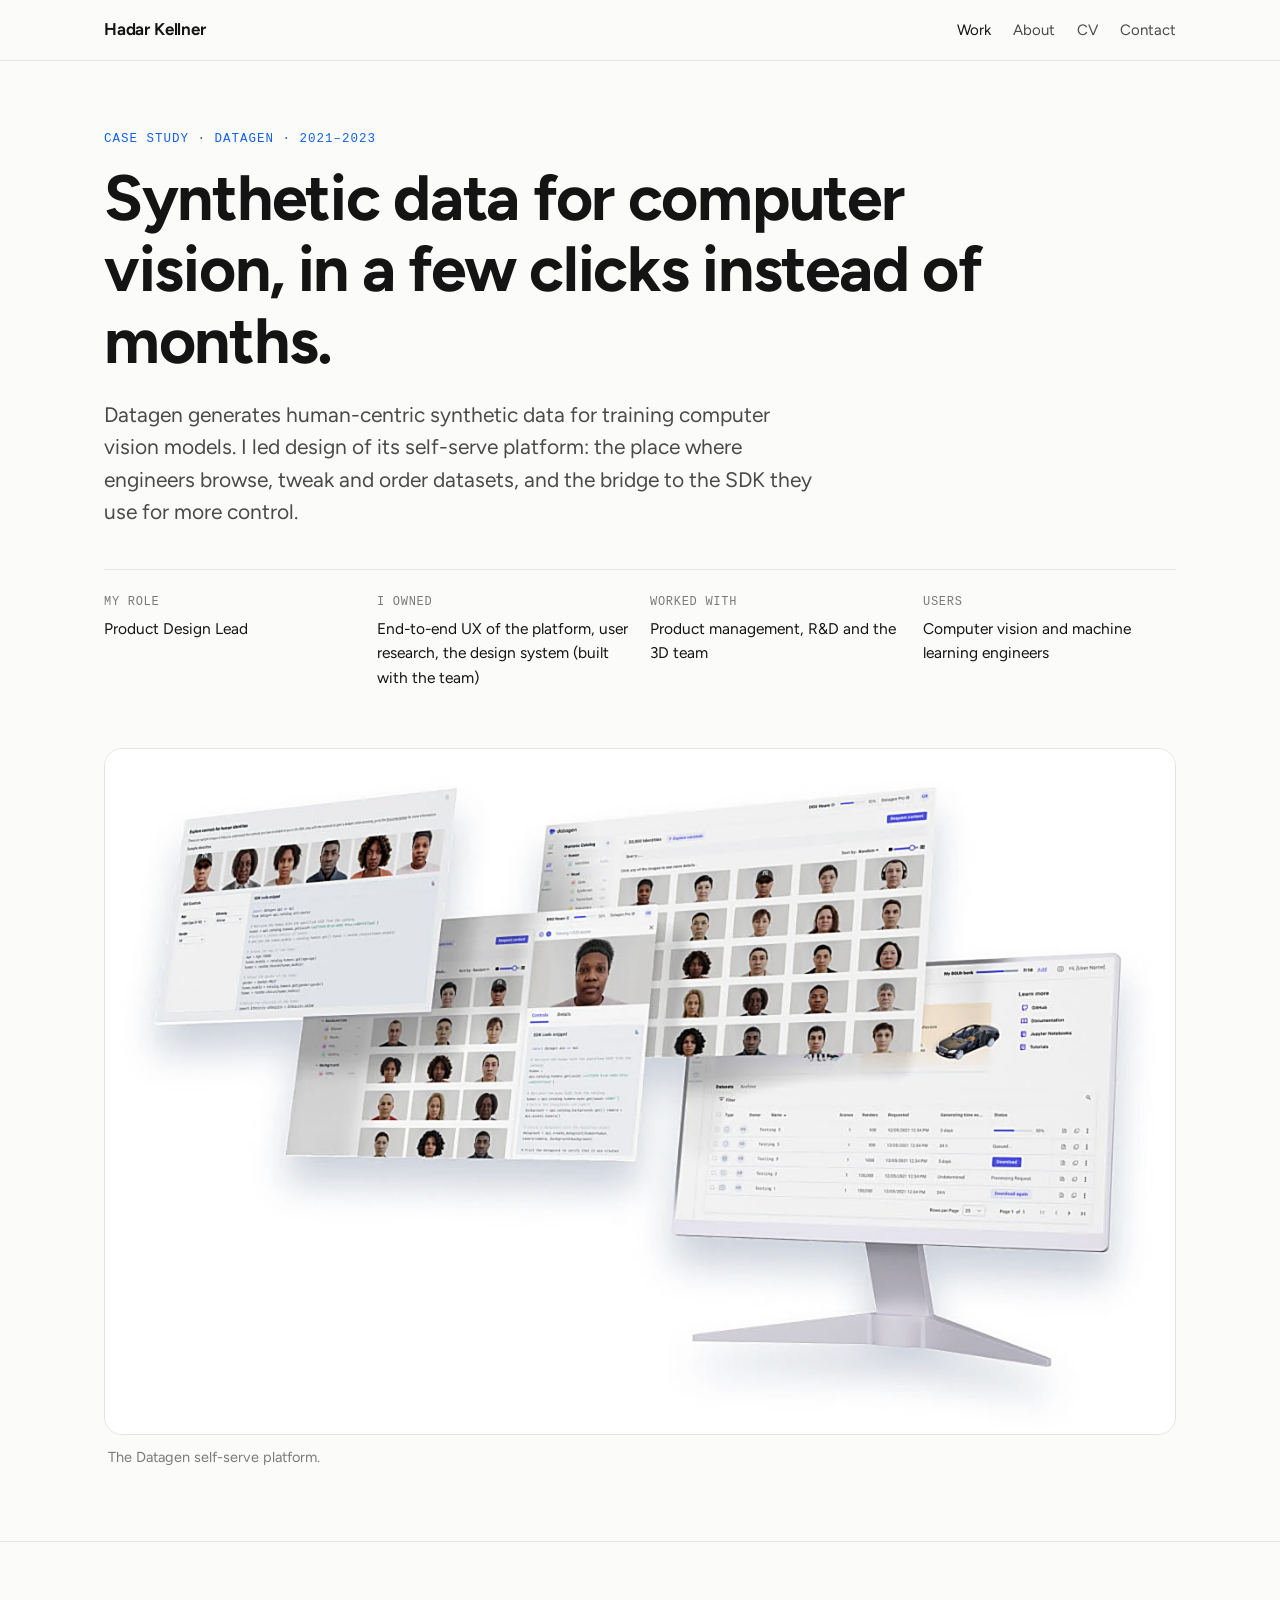
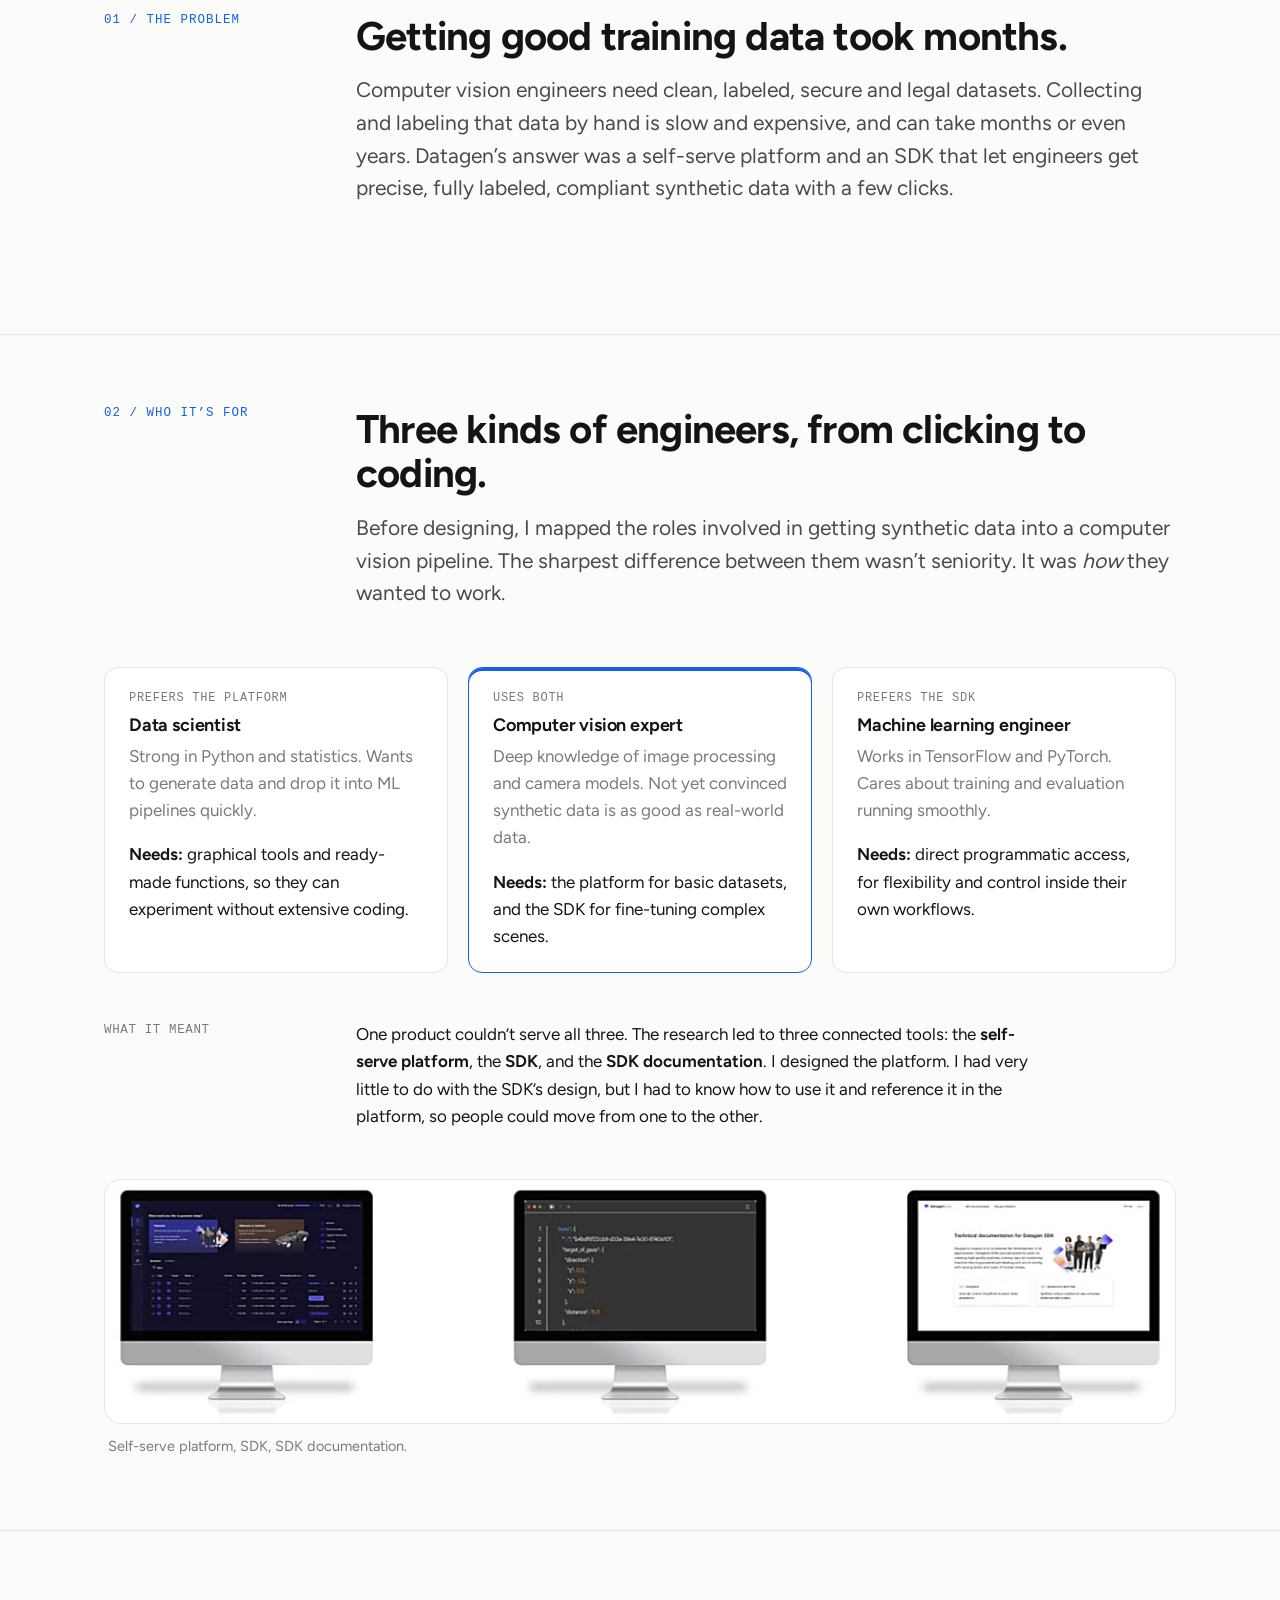
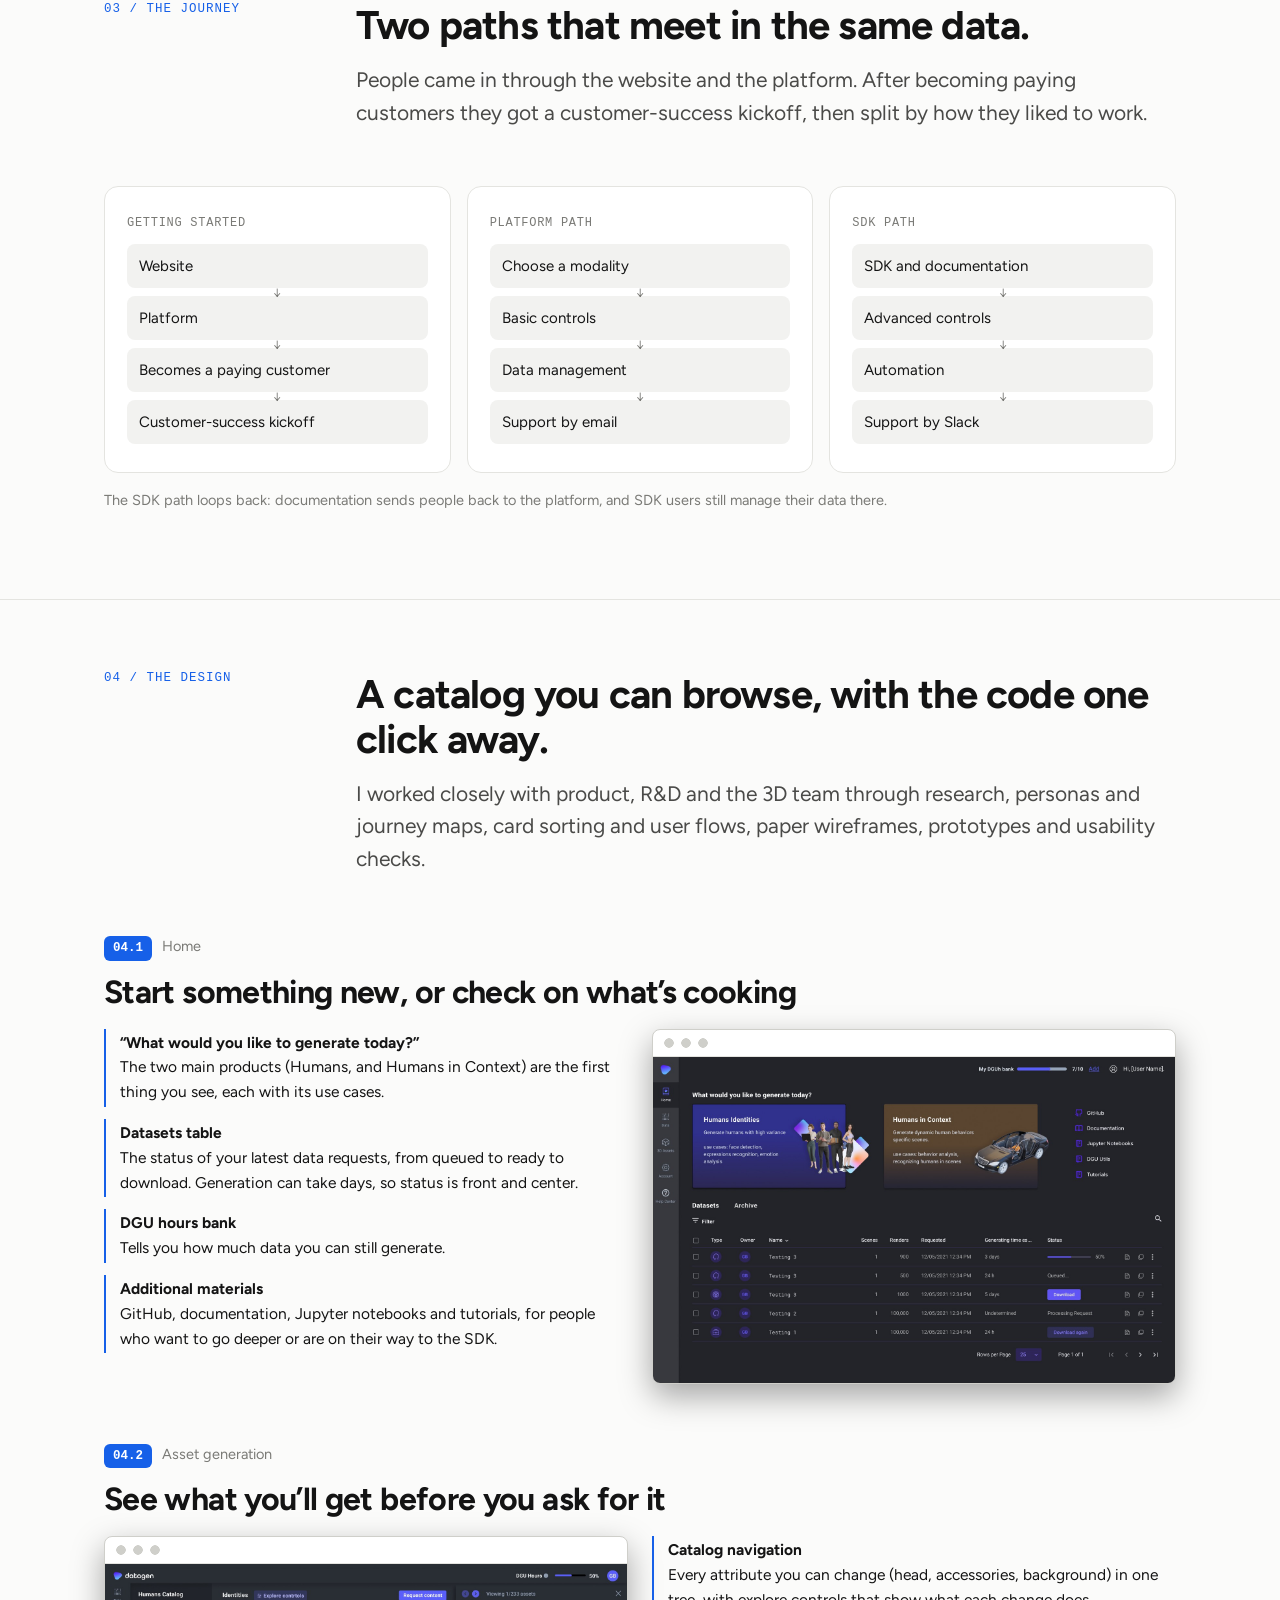
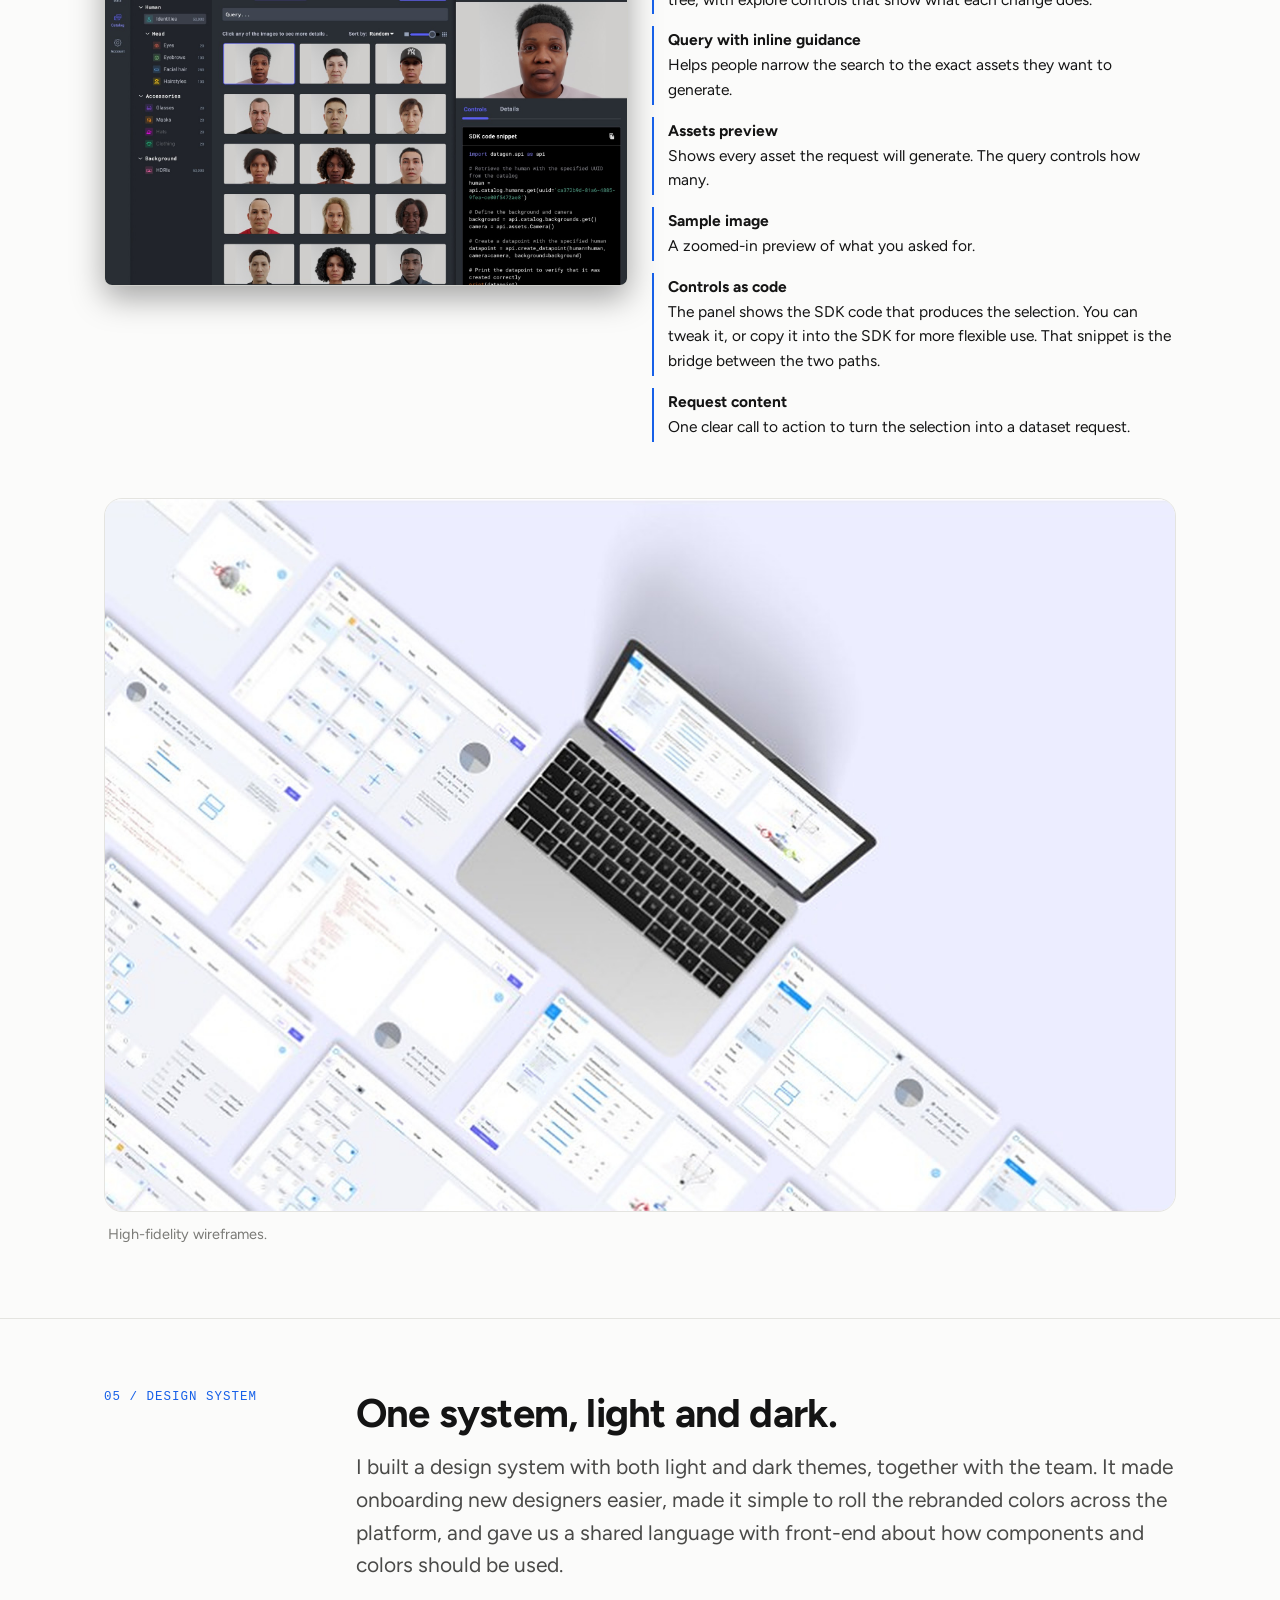
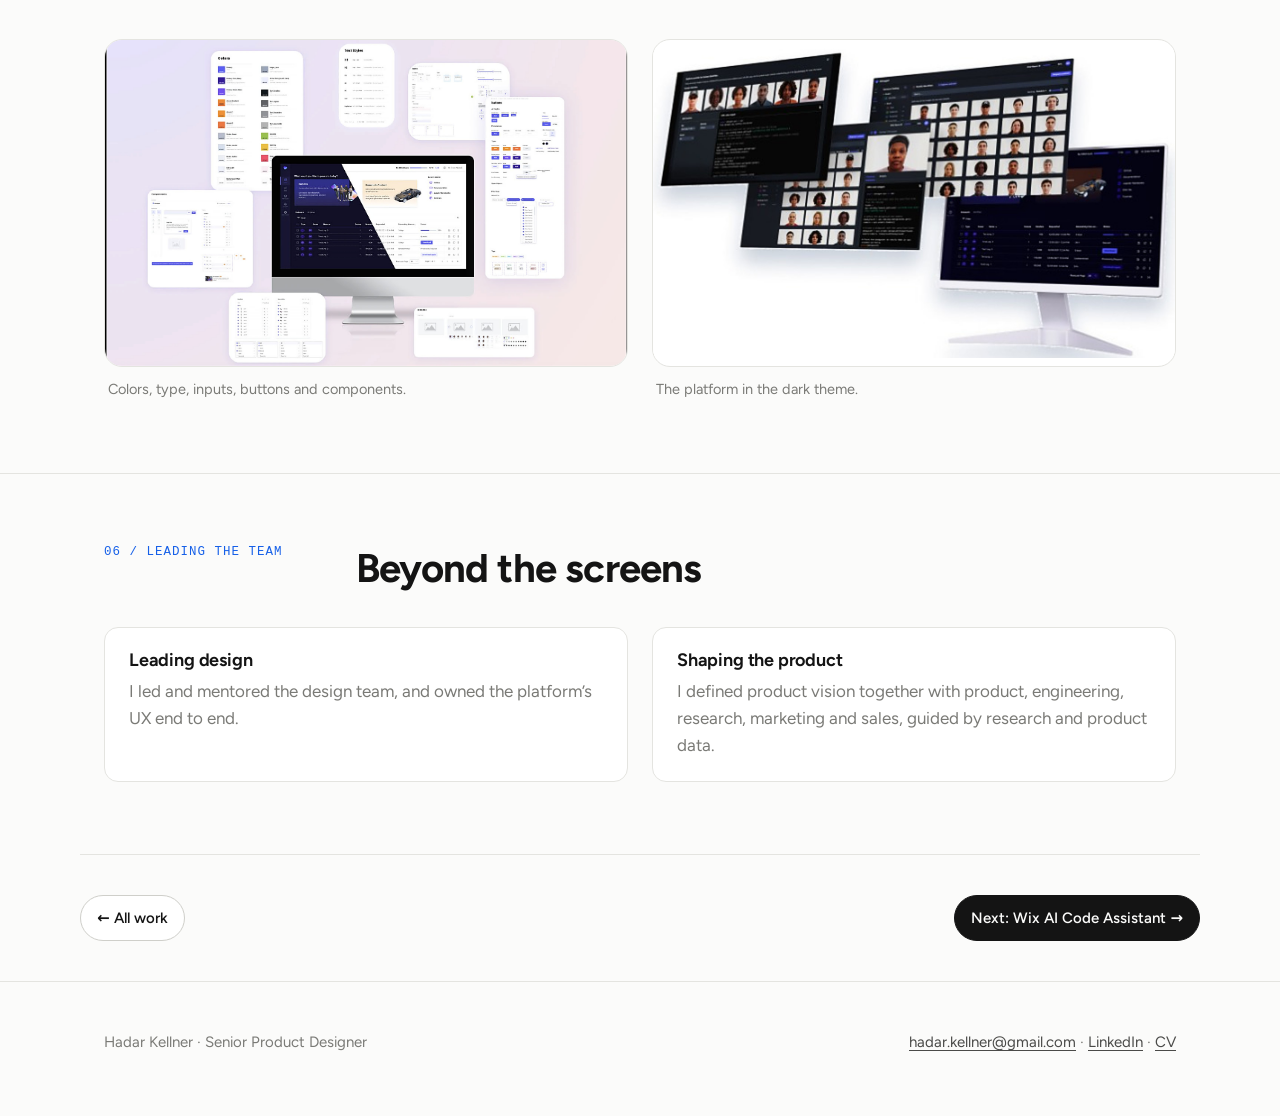
==== commit 63788a4d: "Datagen: slimmer app header in the catalog screenshot Co-Authored-By: Claude Opus 5.5 <noreply@anthr" ====
--- a/datagen/index.html
+++ b/datagen/index.html
@@ -6,7 +6,7 @@
 <title>Datagen · Hadar Kellner</title>
 <meta name="description" content="Case study: designing Datagen's self-serve platform for generating synthetic data for computer vision.">
 <link rel="preload" href="../fonts/figtree-latin-wght-normal.woff2" as="font" type="font/woff2" crossorigin>
-<link rel="stylesheet" href="../style.css?v=11">
+<link rel="stylesheet" href="../style.css?v=12">
 <style>
   .journey{display:grid;grid-template-columns:repeat(3,1fr);gap:16px}
   .journey .lane{background:var(--surface);border:1px solid var(--line);border-radius:var(--r);padding:20px 22px}
@@ -139,7 +139,7 @@
         <span class="tag">04.2</span><span class="muted small">Asset generation</span>
         <h3>See what you’ll get before you ask for it</h3>
         <div class="grid-2 side" style="align-items:start">
-          <figure style="margin:0"><div class="shot window"><img src="../img/datagen/assets.jpg?v=2" width="1618" height="1026" loading="lazy" alt="Humans catalog: a tree of attributes on the left (identities, eyes, eyebrows, facial hair, hairstyles, glasses, masks, hats, clothing, backgrounds), a grid of synthetic faces in the middle, and on the right a large preview with an SDK code snippet underneath."></div></figure>
+          <figure style="margin:0"><div class="shot window"><img src="../img/datagen/assets.jpg?v=3" width="1618" height="994" loading="lazy" alt="Humans catalog: a tree of attributes on the left (identities, eyes, eyebrows, facial hair, hairstyles, glasses, masks, hats, clothing, backgrounds), a grid of synthetic faces in the middle, and on the right a large preview with an SDK code snippet underneath."></div></figure>
           <ul class="notes">
             <li><b>Catalog navigation</b>Every attribute you can change (head, accessories, background) in one tree, with explore controls that show what each change does.</li>
             <li><b>Query with inline guidance</b>Helps people narrow the search to the exact assets they want to generate.</li>
@@ -198,5 +198,6 @@
     <span><a href="mailto:hadar.kellner@gmail.com">hadar.kellner@gmail.com</a> · <a href="https://www.linkedin.com/in/hadar-kellner-950209128/" target="_blank" rel="noopener">LinkedIn</a> · <a href="../Hadar-Kellner-CV.pdf">CV</a></span>
   </div>
 </footer>
+<script src="../lightbox.js" defer></script>
 </body>
 </html>
--- a/style.css
+++ b/style.css
@@ -231,3 +231,15 @@
 .side .shot img{width:100%}
 .shot.eq{aspect-ratio:2810/1762;display:flex;align-items:center;justify-content:center}
 .shot.eq img{width:100%;height:auto}
+
+/* Click-to-enlarge viewer (lightbox.js) */
+.lb-trigger{cursor:zoom-in}
+.lb{width:100vw;height:100vh;max-width:none;max-height:none;margin:0;padding:0;border:0;background:rgba(8,8,9,.94);color:#f4f4f2}
+.lb::backdrop{background:rgba(0,0,0,.6)}
+.lb-stage{width:100%;height:100%;overflow:auto;display:flex;align-items:center;justify-content:center;box-sizing:border-box;padding:56px 24px}
+.lb-stage img{max-width:100%;max-height:100%;width:auto;height:auto;cursor:zoom-in;border-radius:6px;box-shadow:0 20px 60px rgba(0,0,0,.5)}
+.lb.zoomed .lb-stage{display:block;padding:0}
+.lb.zoomed .lb-stage img{max-width:none;max-height:none;cursor:zoom-out;border-radius:0;margin:0 auto}
+.lb-close{position:fixed;top:14px;right:18px;z-index:2;width:40px;height:40px;border-radius:50%;border:1px solid rgba(255,255,255,.2);background:rgba(20,20,20,.7);color:#f4f4f2;font-size:26px;line-height:1;cursor:pointer}
+.lb-close:hover{background:rgba(60,60,60,.9)}
+.lb-hint{position:fixed;bottom:14px;left:0;right:0;margin:0;text-align:center;font-size:13px;color:#a8a8a4;pointer-events:none}
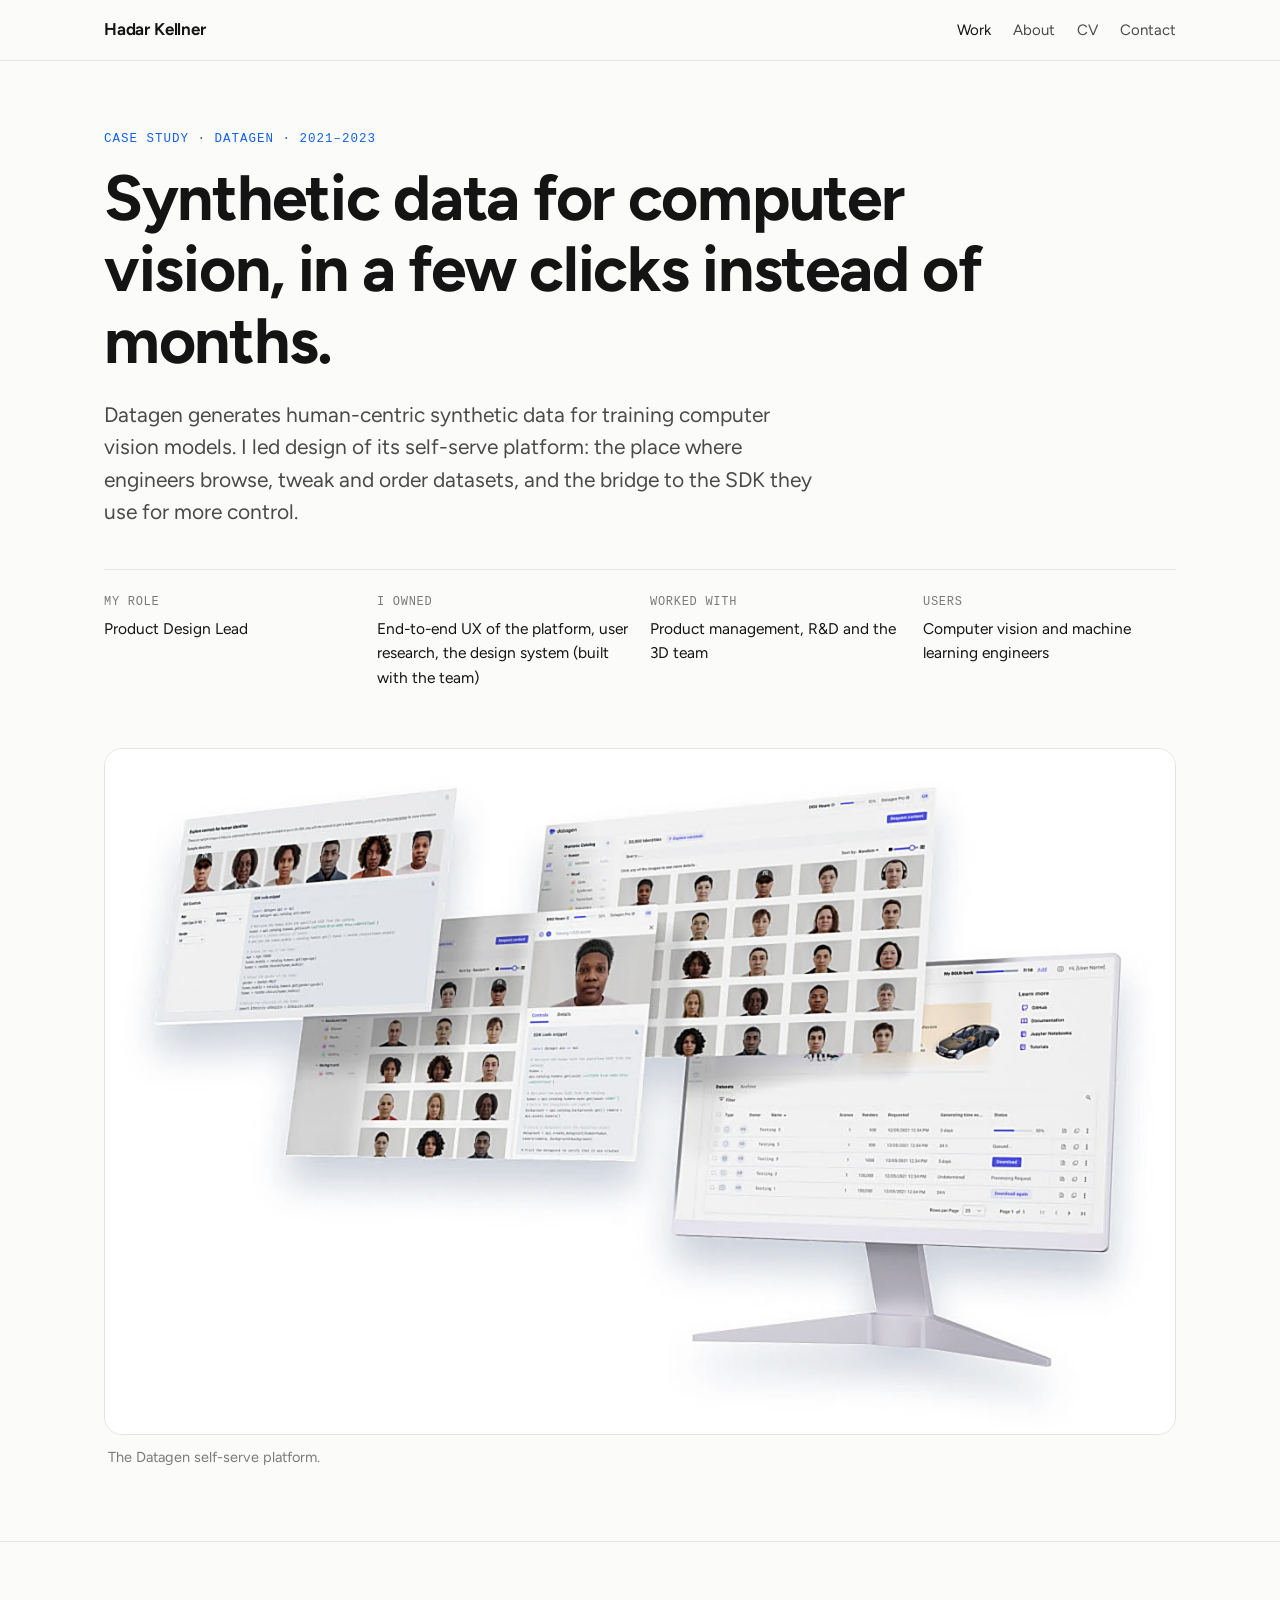
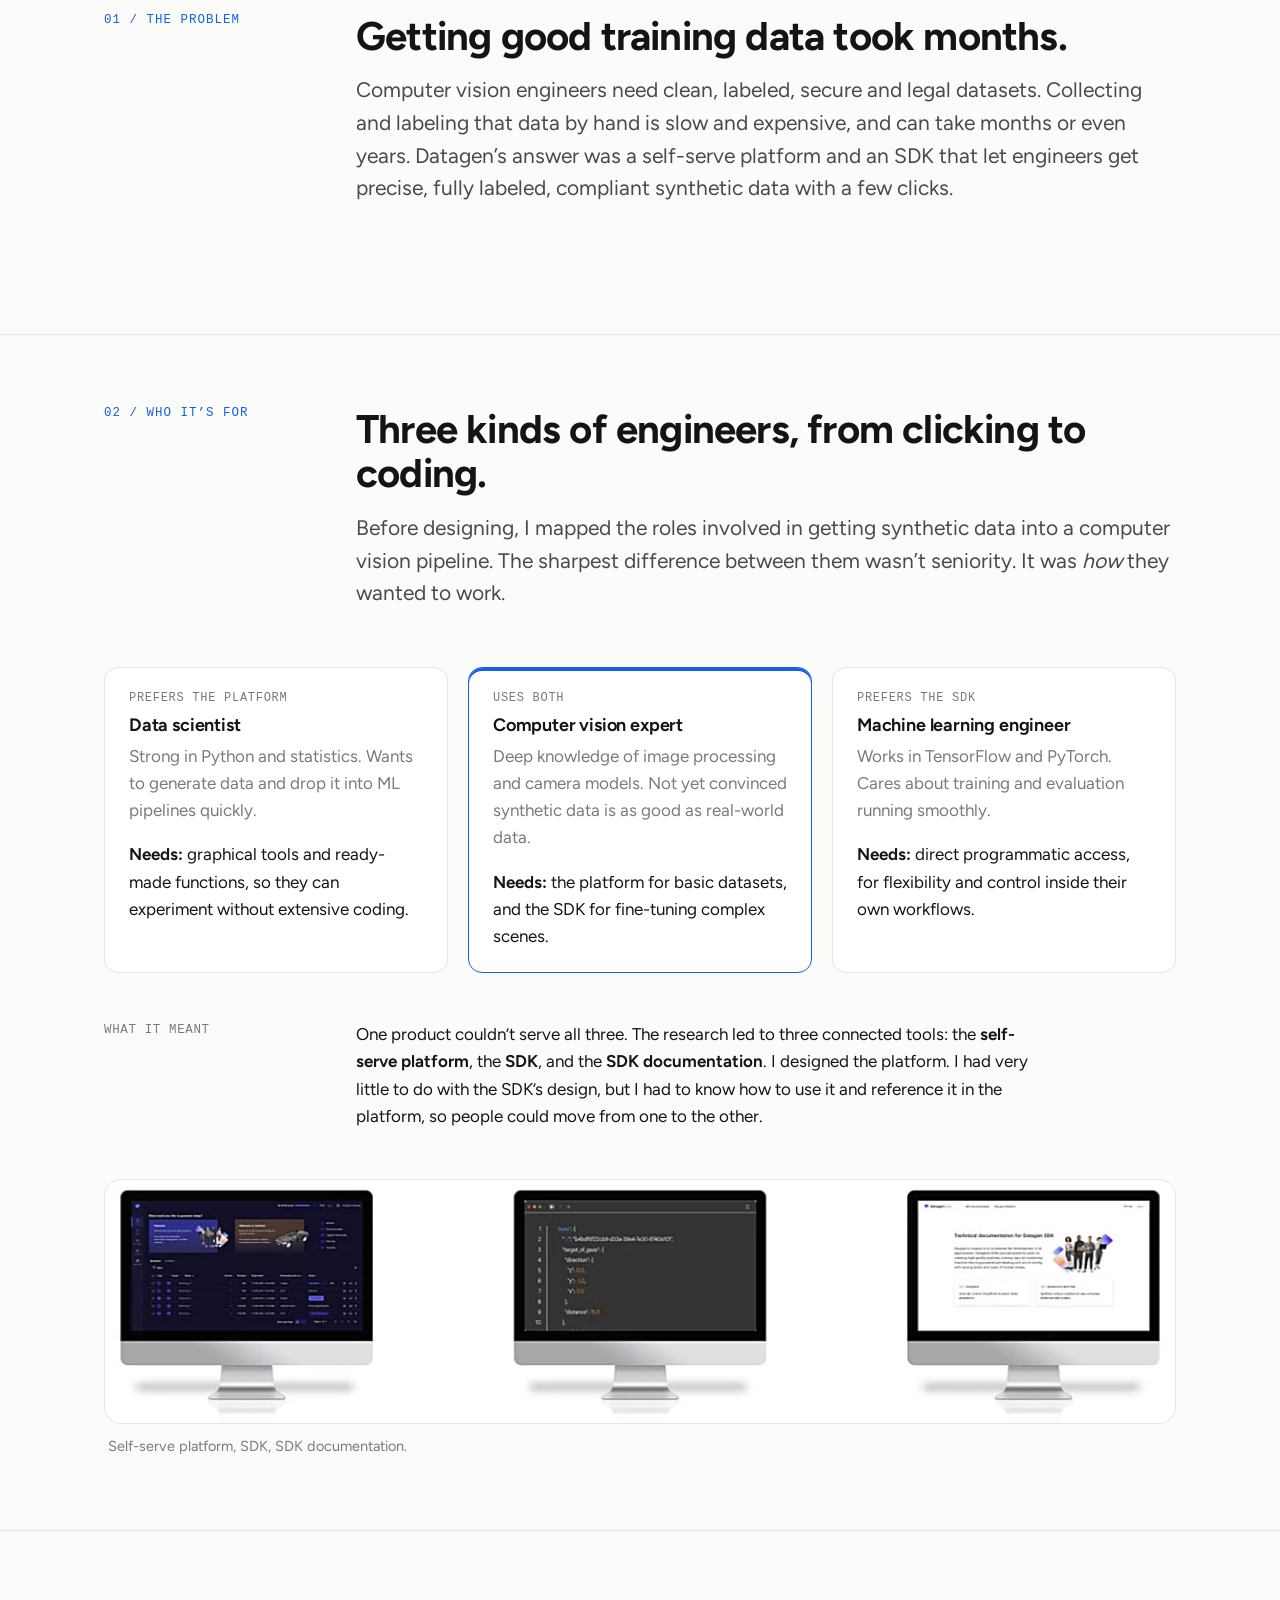
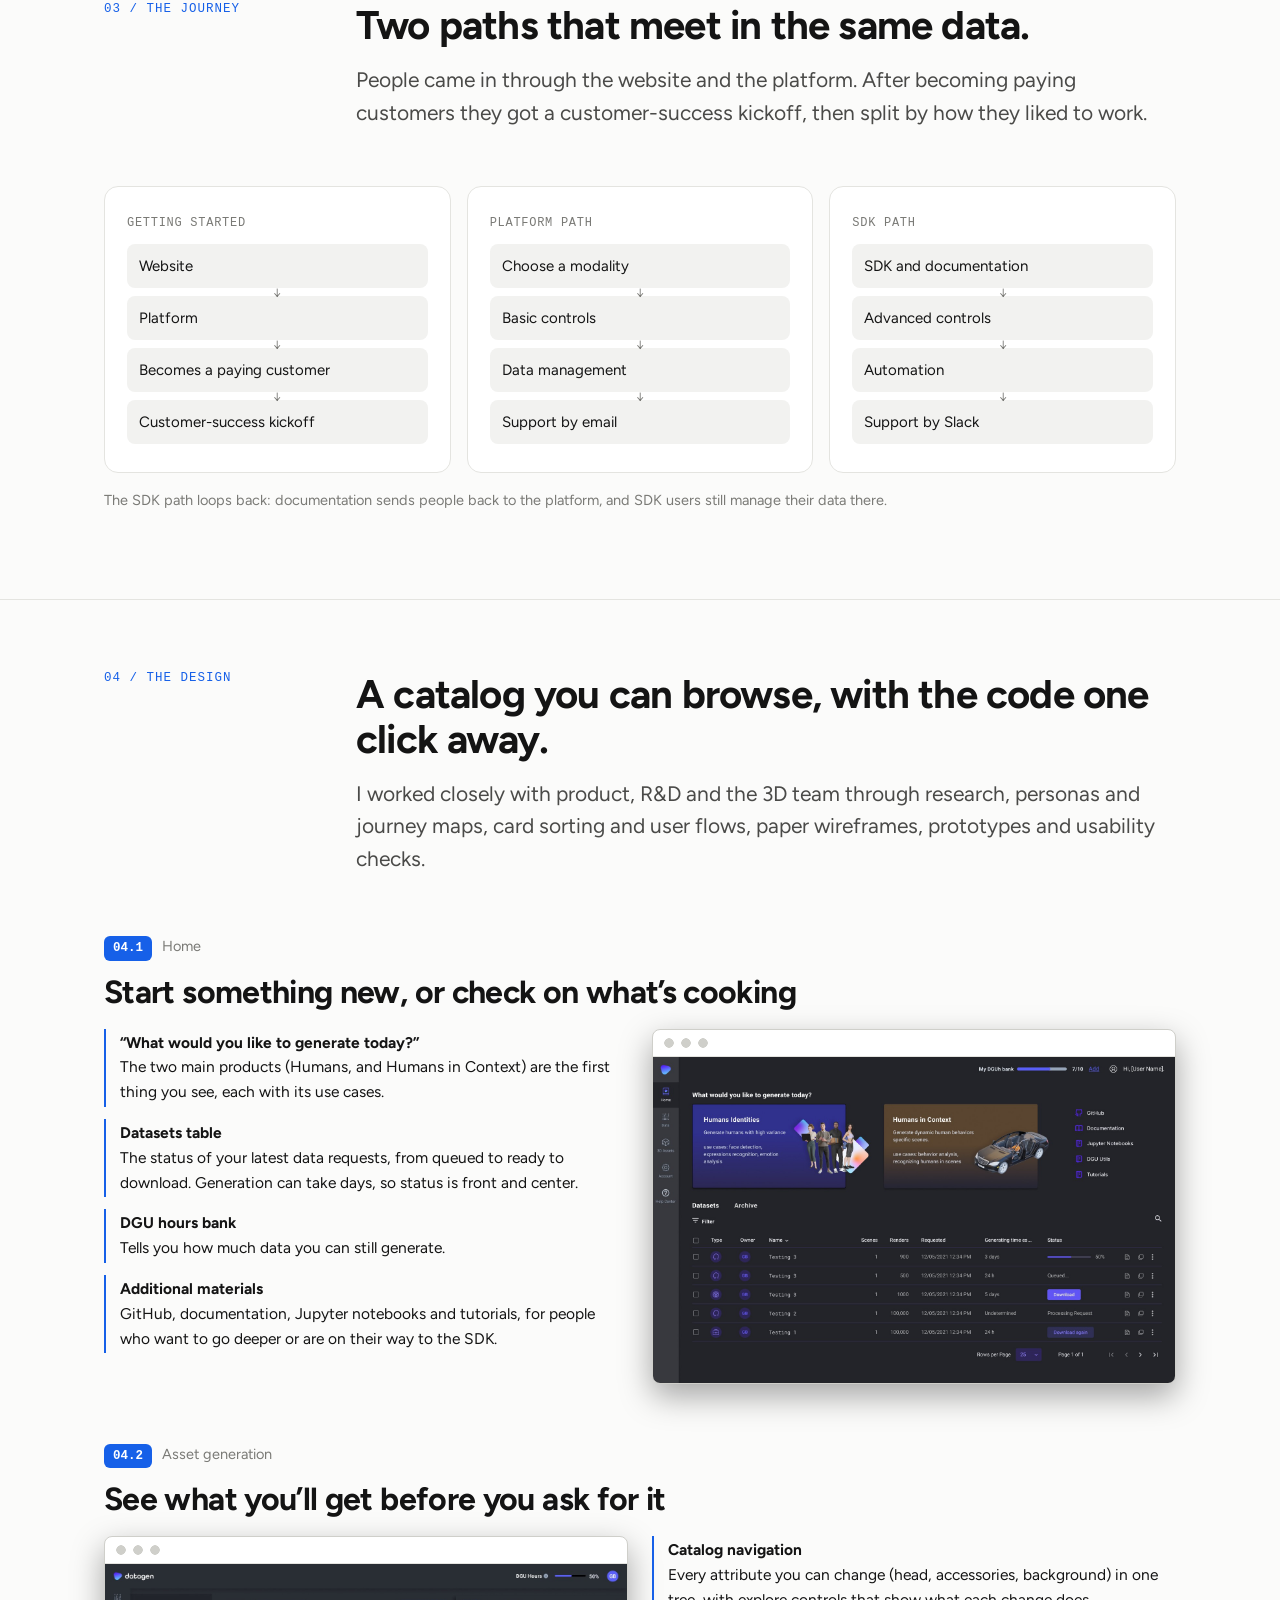
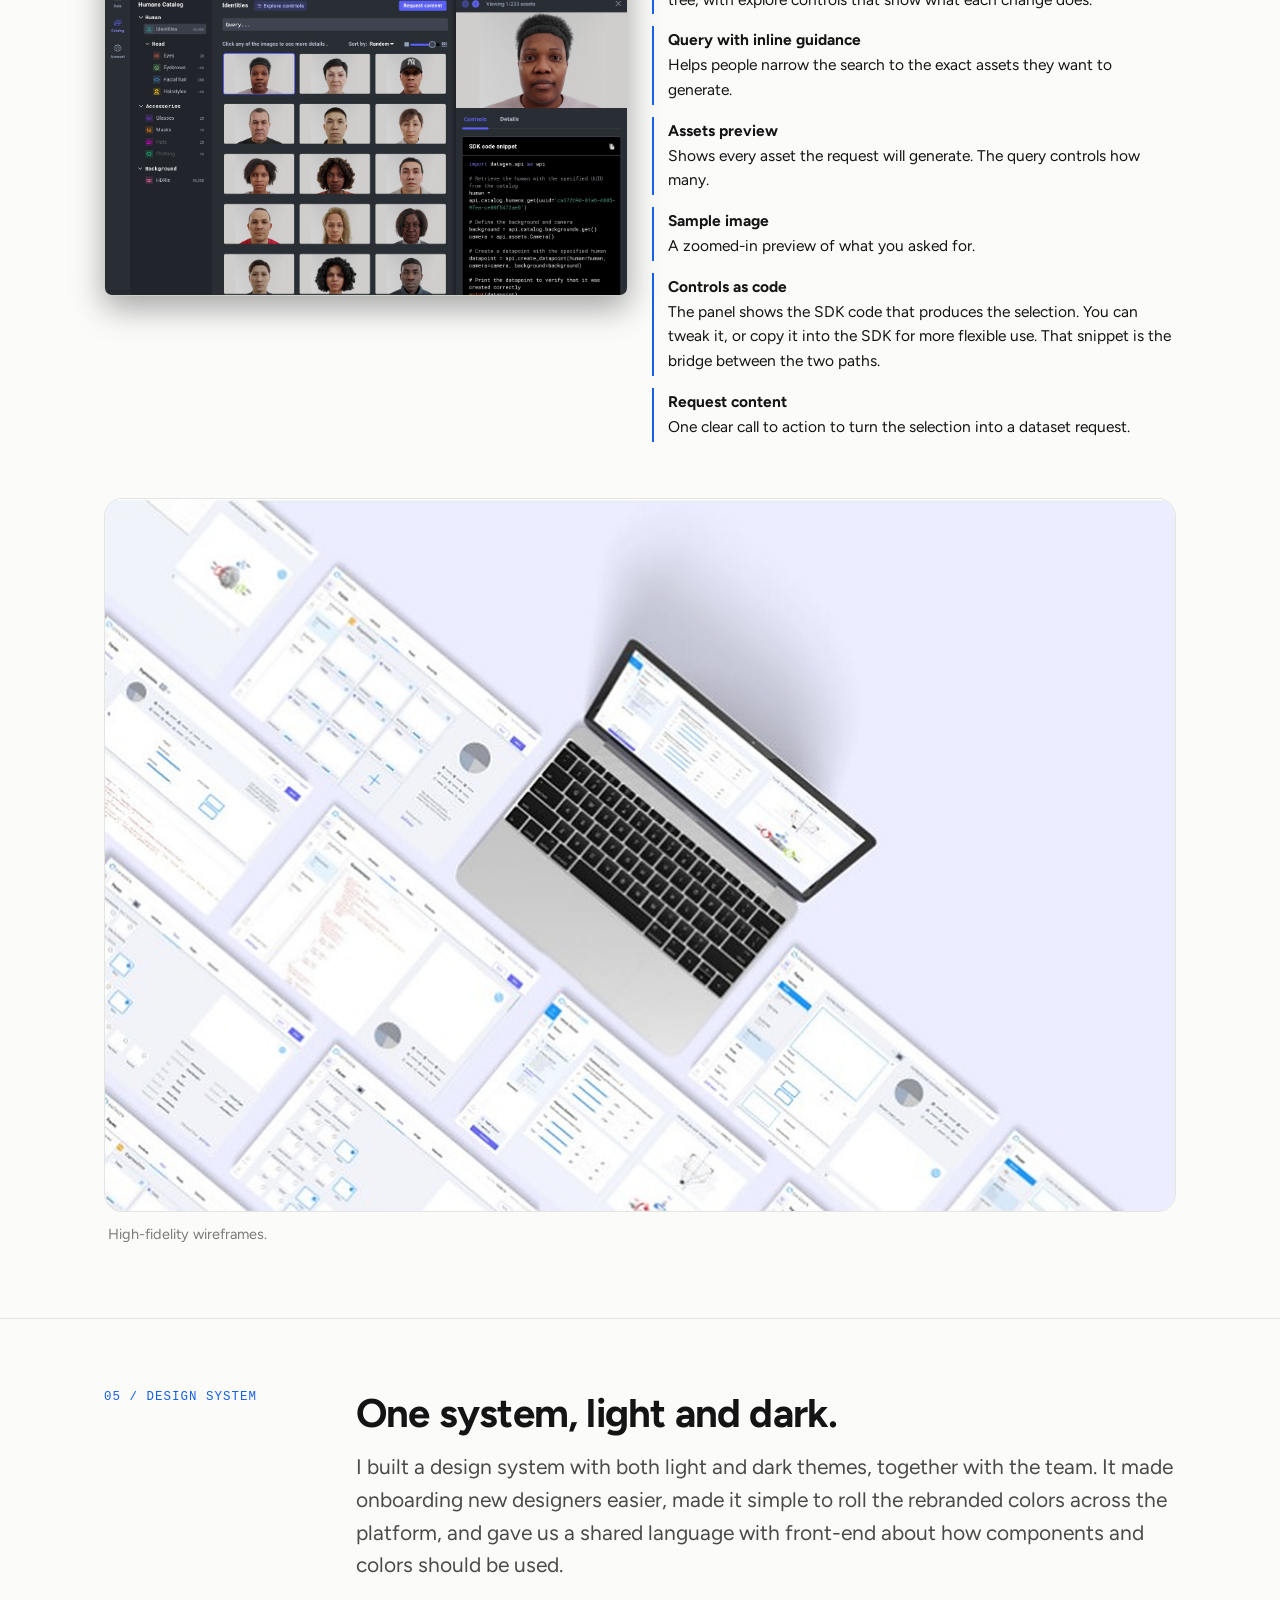
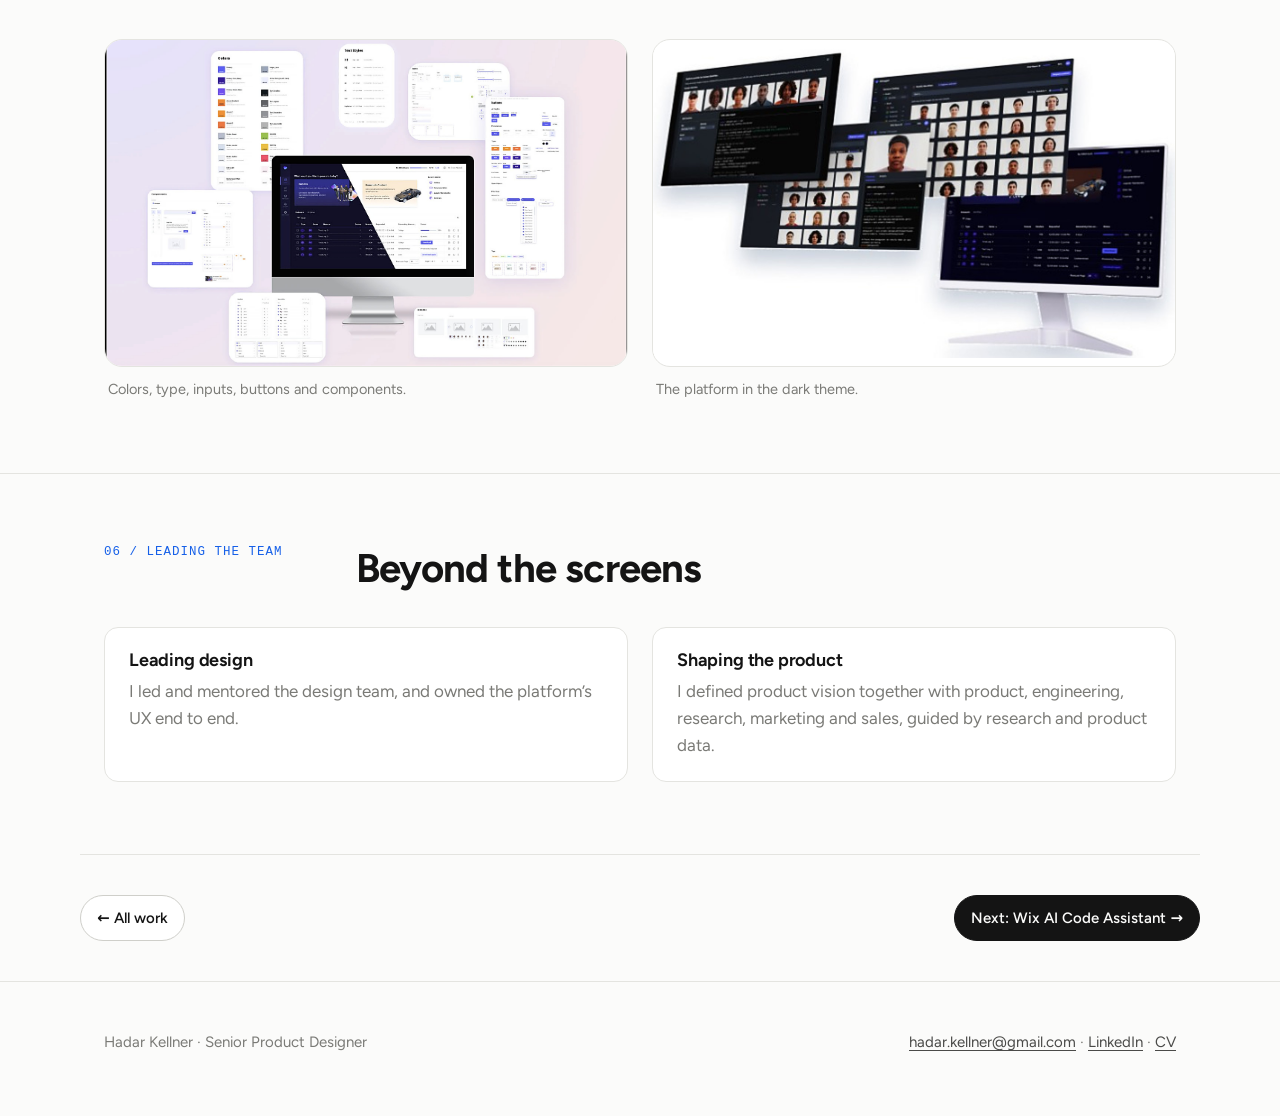
==== commit 6fabc126: "Datagen: use the updated catalog screenshot Co-Authored-By: Claude Opus 5.5 <noreply@anthropic.com> " ====
--- a/datagen/index.html
+++ b/datagen/index.html
@@ -139,7 +139,7 @@
         <span class="tag">04.2</span><span class="muted small">Asset generation</span>
         <h3>See what you’ll get before you ask for it</h3>
         <div class="grid-2 side" style="align-items:start">
-          <figure style="margin:0"><div class="shot window"><img src="../img/datagen/assets.jpg?v=3" width="1618" height="994" loading="lazy" alt="Humans catalog: a tree of attributes on the left (identities, eyes, eyebrows, facial hair, hairstyles, glasses, masks, hats, clothing, backgrounds), a grid of synthetic faces in the middle, and on the right a large preview with an SDK code snippet underneath."></div></figure>
+          <figure style="margin:0"><div class="shot window"><img src="../img/datagen/assets.jpg?v=4" width="1440" height="913" loading="lazy" alt="Humans catalog: a tree of attributes on the left (identities, eyes, eyebrows, facial hair, hairstyles, glasses, masks, hats, clothing, backgrounds), a grid of synthetic faces in the middle, and on the right a large preview with an SDK code snippet underneath."></div></figure>
           <ul class="notes">
             <li><b>Catalog navigation</b>Every attribute you can change (head, accessories, background) in one tree, with explore controls that show what each change does.</li>
             <li><b>Query with inline guidance</b>Helps people narrow the search to the exact assets they want to generate.</li>
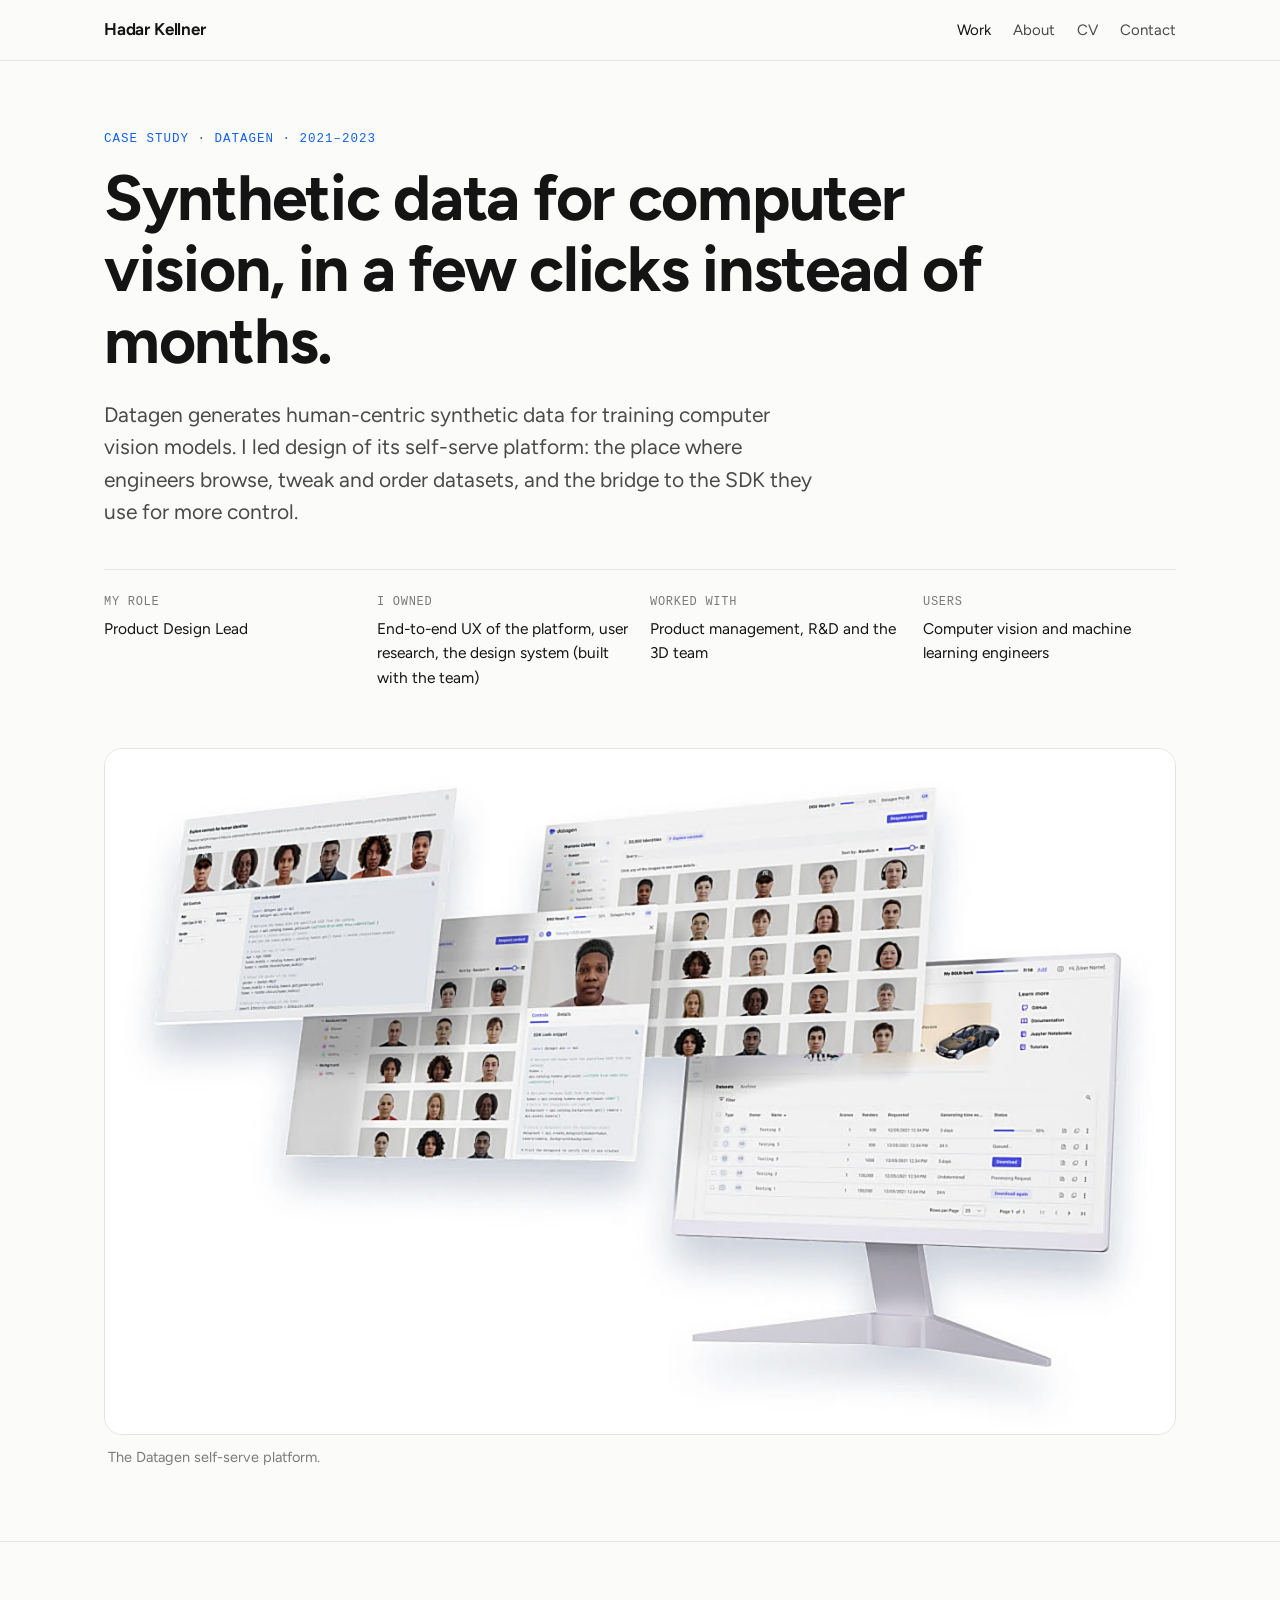
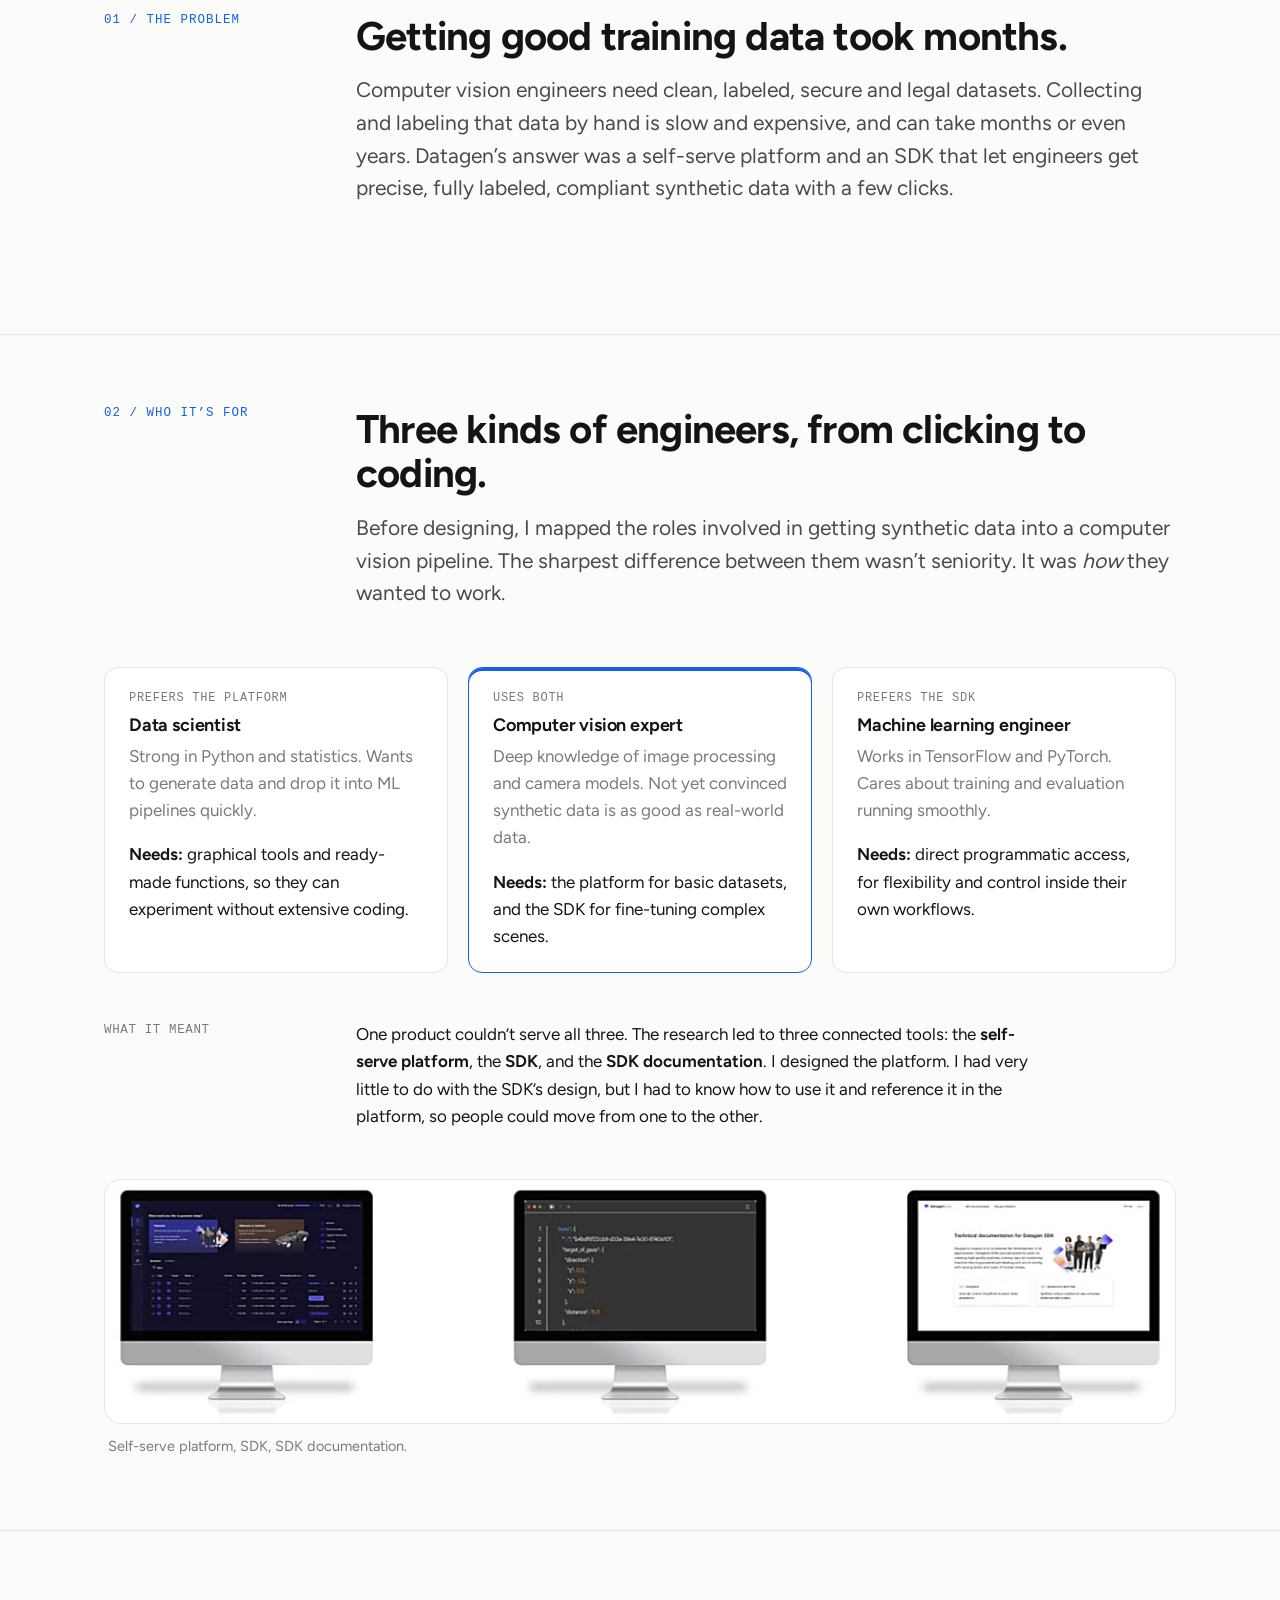
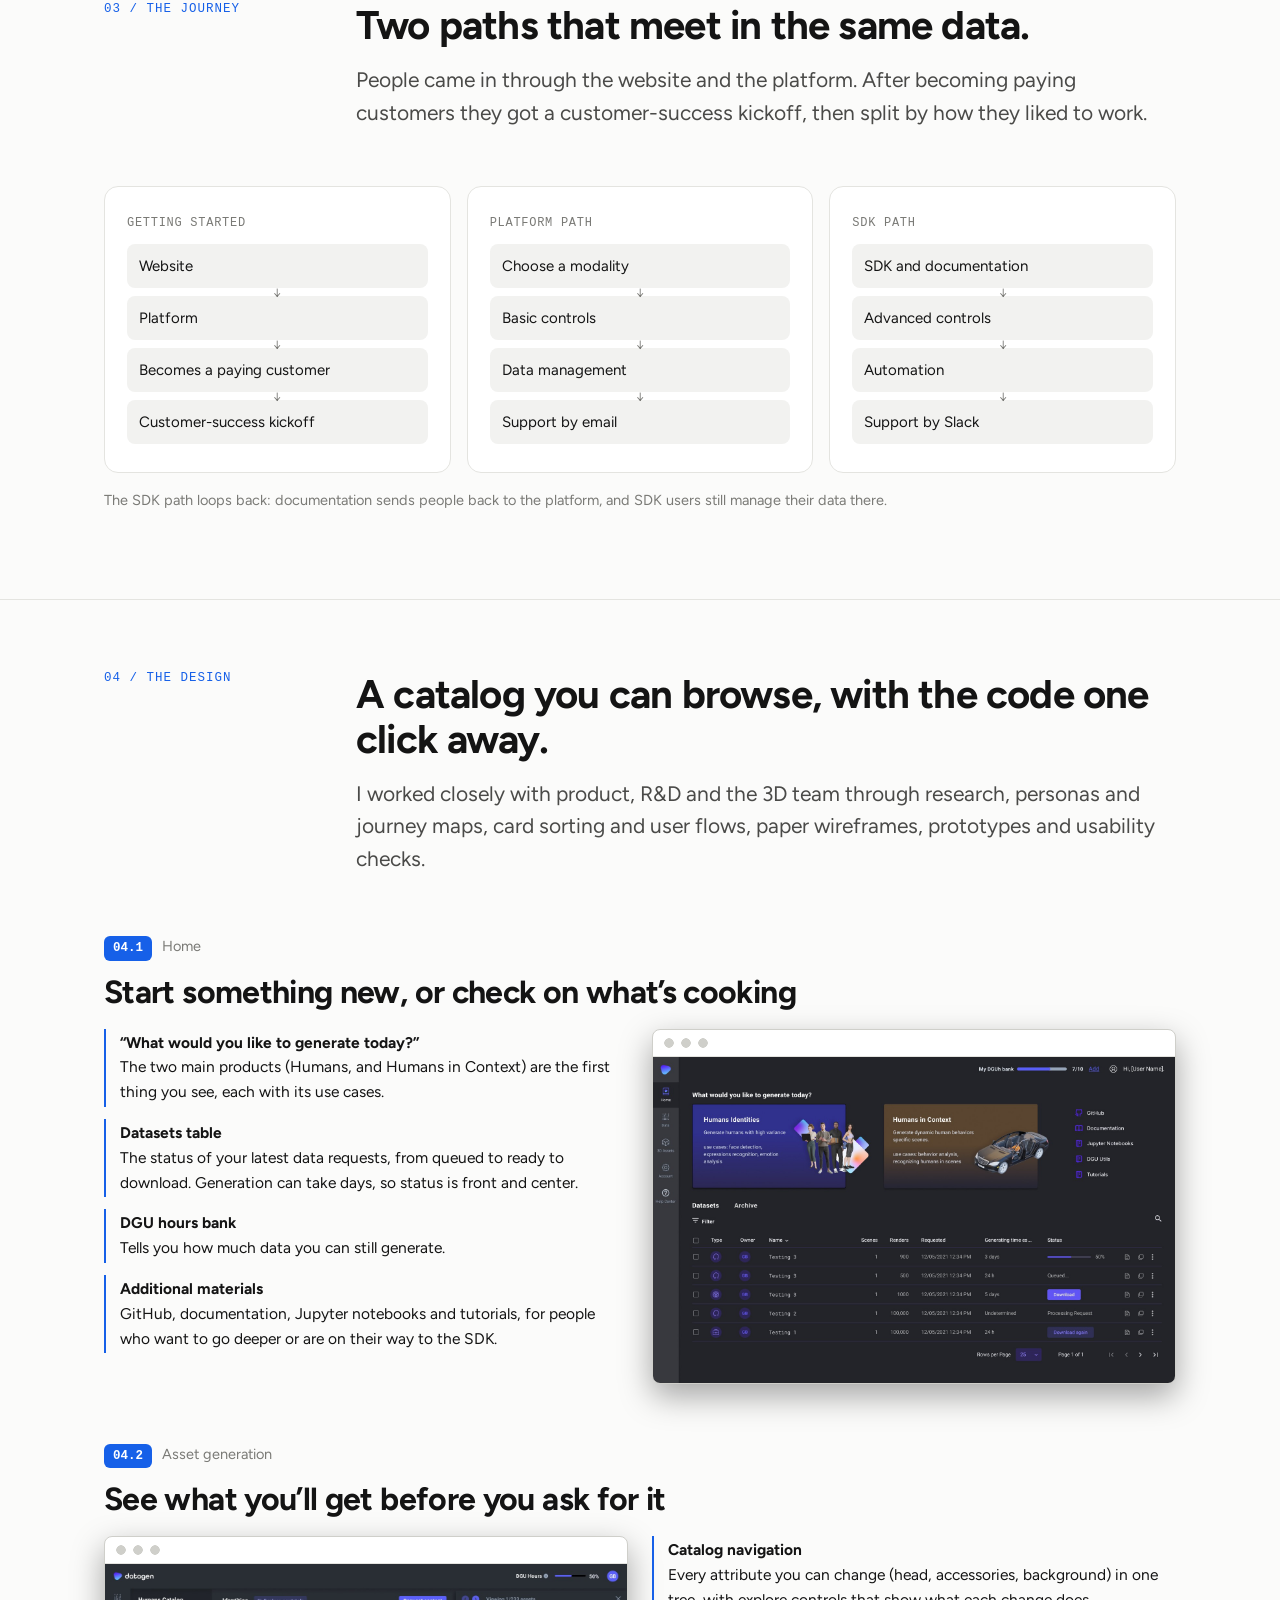
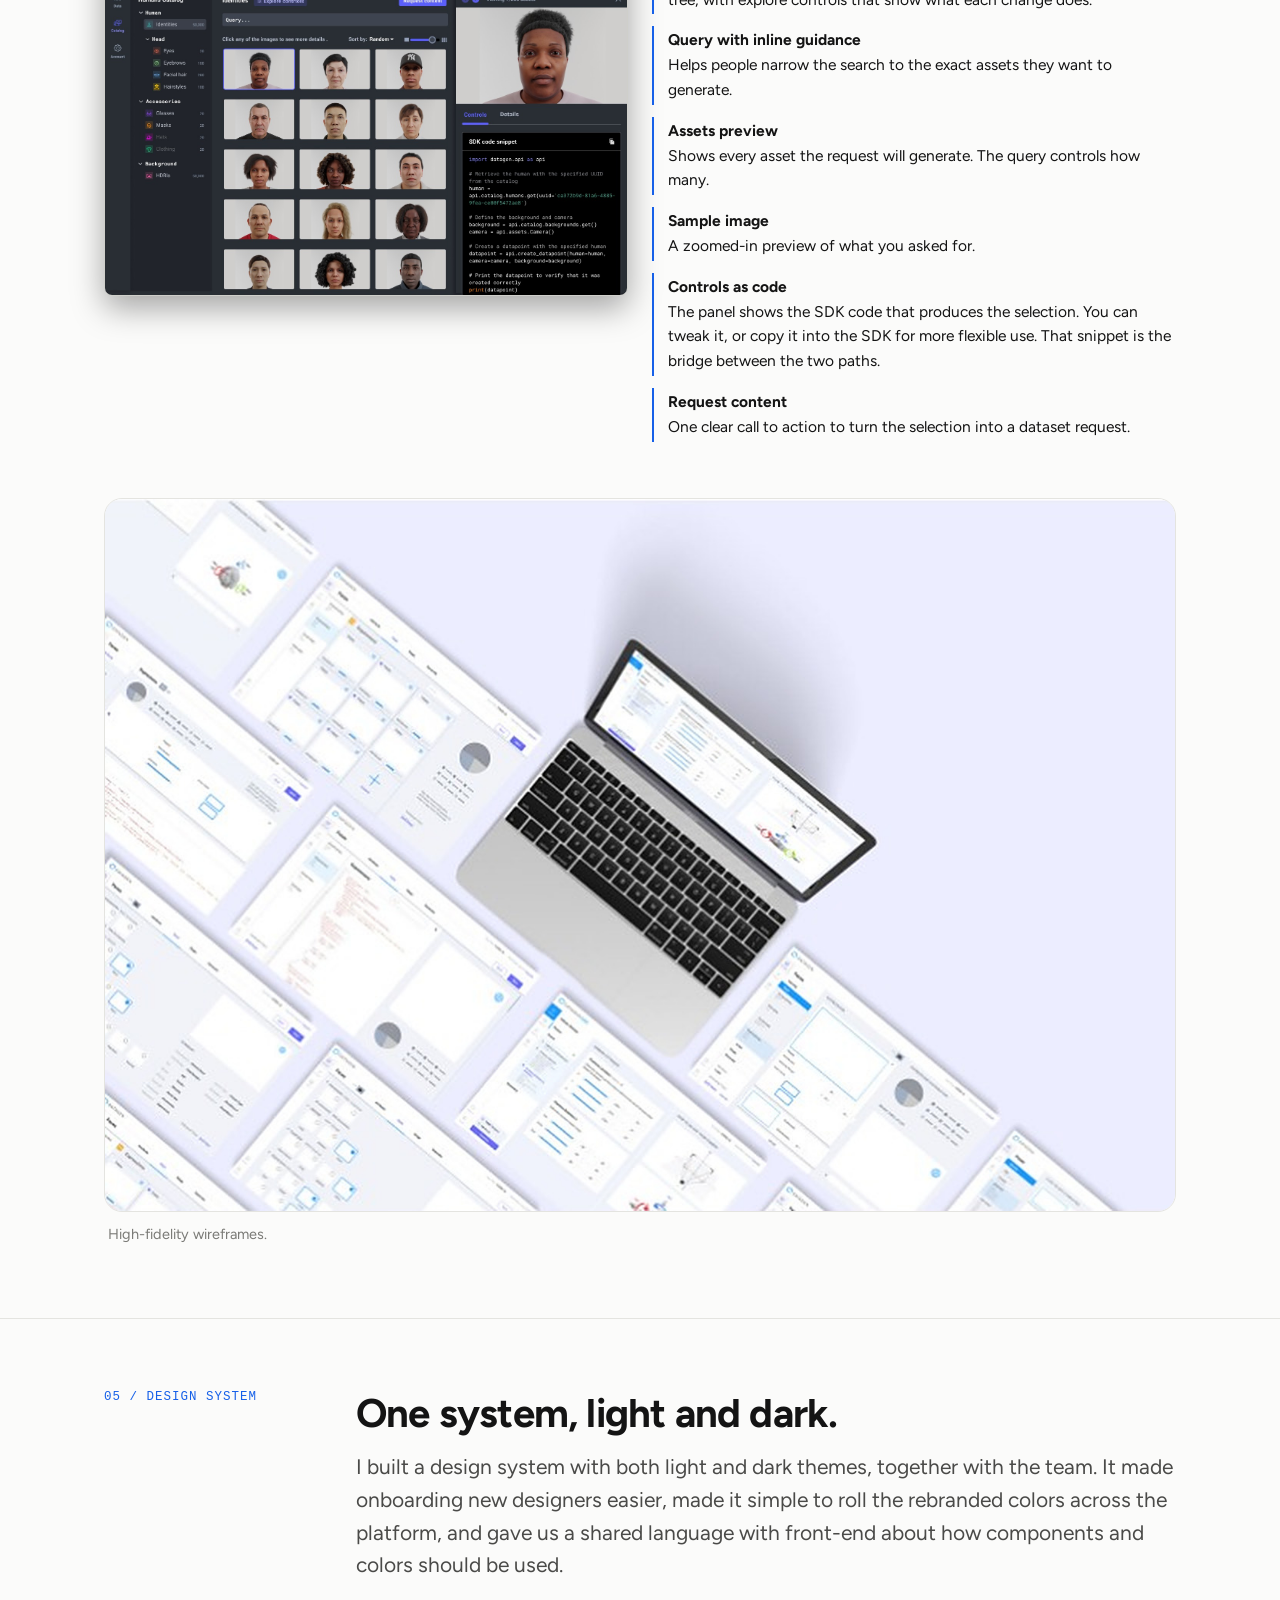
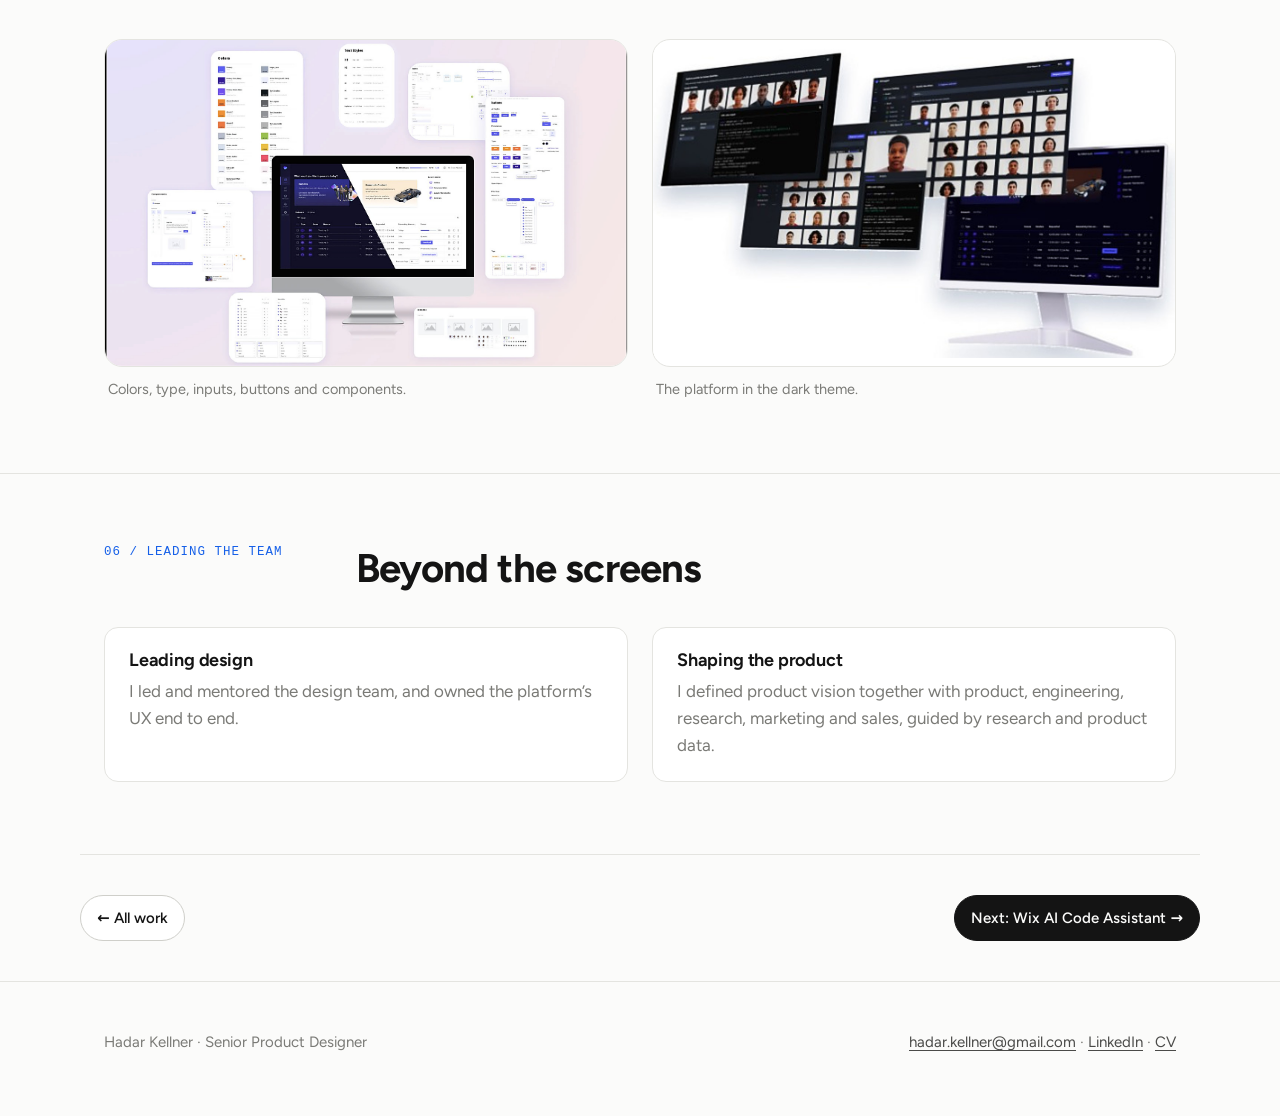
==== commit 4a7408a8: "Datagen: use the re-fixed catalog screenshot Co-Authored-By: Claude Opus 5.5 <noreply@anthropic.com>" ====
--- a/datagen/index.html
+++ b/datagen/index.html
@@ -139,7 +139,7 @@
         <span class="tag">04.2</span><span class="muted small">Asset generation</span>
         <h3>See what you’ll get before you ask for it</h3>
         <div class="grid-2 side" style="align-items:start">
-          <figure style="margin:0"><div class="shot window"><img src="../img/datagen/assets.jpg?v=4" width="1440" height="913" loading="lazy" alt="Humans catalog: a tree of attributes on the left (identities, eyes, eyebrows, facial hair, hairstyles, glasses, masks, hats, clothing, backgrounds), a grid of synthetic faces in the middle, and on the right a large preview with an SDK code snippet underneath."></div></figure>
+          <figure style="margin:0"><div class="shot window"><img src="../img/datagen/assets.jpg?v=5" width="1440" height="913" loading="lazy" alt="Humans catalog: a tree of attributes on the left (identities, eyes, eyebrows, facial hair, hairstyles, glasses, masks, hats, clothing, backgrounds), a grid of synthetic faces in the middle, and on the right a large preview with an SDK code snippet underneath."></div></figure>
           <ul class="notes">
             <li><b>Catalog navigation</b>Every attribute you can change (head, accessories, background) in one tree, with explore controls that show what each change does.</li>
             <li><b>Query with inline guidance</b>Helps people narrow the search to the exact assets they want to generate.</li>
